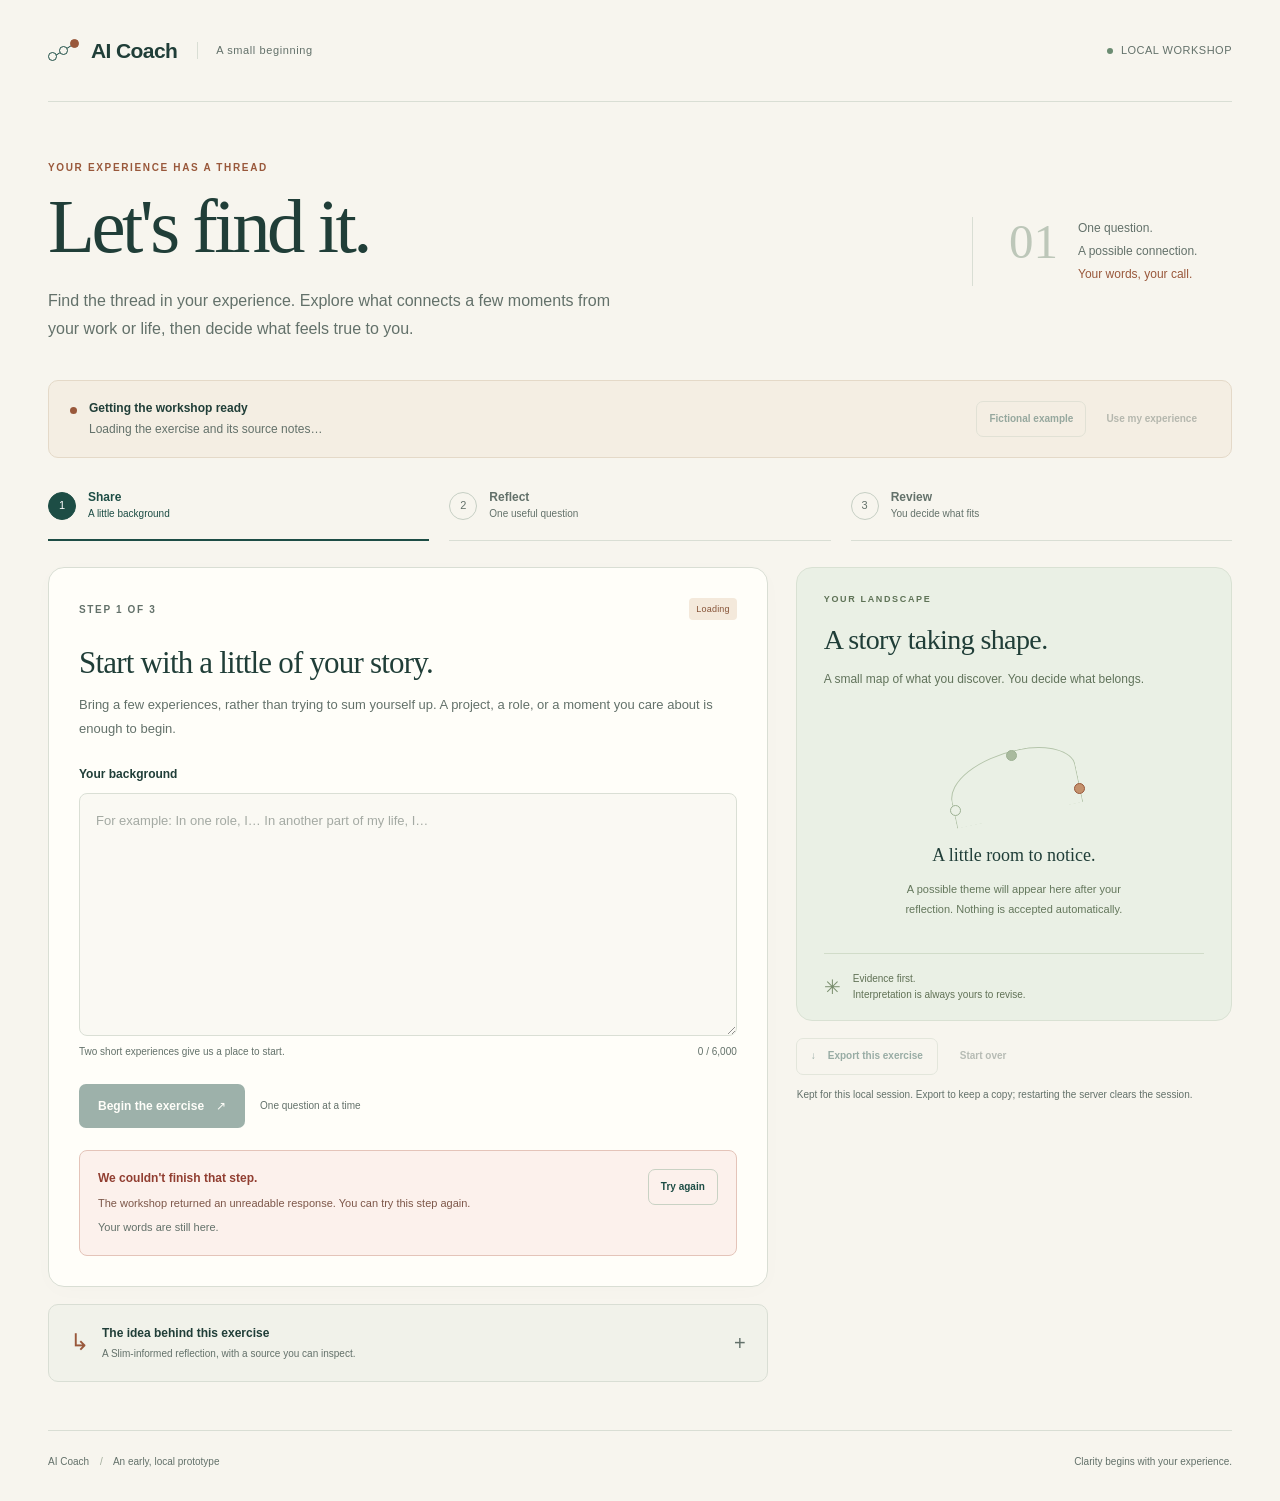
==== templates/app.html @ 200539d1 "Build local coaching prototype and update Build 1 product page" ====
<!doctype html>
<html lang="en">
<head>
  <meta charset="utf-8">
  <meta name="viewport" content="width=device-width, initial-scale=1">
  <meta name="theme-color" content="#173f3b">
  <title>AI Coach — Find the thread</title>
  <link rel="stylesheet" href="/static/app.css">
  <script src="/static/app.js" defer></script>
</head>
<body>
  <a class="skip-link" href="#workspace">Skip to the exercise</a>
  <div class="page-shell">
    <header class="site-header">
      <a class="wordmark" href="/" aria-label="AI Coach home"><span class="brand-mark" aria-hidden="true"><i></i><i></i><i></i></span>AI Coach<span class="edition">A small beginning</span></a>
      <span class="local-label"><span aria-hidden="true"></span>Local workshop</span>
    </header>

    <main id="workspace">
      <section class="introduction" aria-labelledby="page-title">
        <div>
          <p class="eyebrow">YOUR EXPERIENCE HAS A THREAD</p>
          <h1 id="page-title">Let's find it.</h1>
          <p class="hero-description">Find the thread in your experience. Explore what connects a few moments from your work or life, then decide what feels true to you.</p>
        </div>
        <div class="exercise-note"><span class="note-number">01</span><p>One question.<br>A possible connection.<br><em>Your words, your call.</em></p></div>
      </section>

      <section class="mode-panel" aria-label="Exercise mode">
        <div class="mode-copy"><span class="mode-dot" aria-hidden="true"></span><div><h2 id="mode-title">Getting the workshop ready</h2><p id="mode-description">Loading the exercise and its source notes…</p></div></div>
        <div class="mode-actions"><button id="sample-mode-button" class="button button-small button-secondary" type="button" data-action disabled>Fictional example</button><button id="live-mode-button" class="button button-small button-quiet" type="button" data-action disabled>Use my experience</button></div>
        <p id="setup-note" class="setup-note" hidden>Personal coaching is not connected yet. The example works without an API key or an AI call.</p>
      </section>

      <ol class="progress" aria-label="Exercise progress">
        <li id="progress-share" class="is-current" aria-current="step"><span class="step-dot">1</span><span>Share</span><small>A little background</small></li>
        <li id="progress-reflect"><span class="step-dot">2</span><span>Reflect</span><small>One useful question</small></li>
        <li id="progress-review"><span class="step-dot">3</span><span>Review</span><small>You decide what fits</small></li>
      </ol>

      <div class="workshop-grid">
        <div class="conversation-column">
          <section class="work-card" id="conversation" aria-label="Guided exercise" aria-busy="false">
            <div class="card-topline"><span id="card-step-label" class="eyebrow">STEP 1 OF 3</span><span id="exercise-mode-badge" class="badge badge-neutral">Loading</span></div>

            <section id="share-step" aria-labelledby="share-title">
              <h2 id="share-title" tabindex="-1">Start with a little of your story.</h2>
              <p class="section-description" id="share-description">Bring a few experiences, rather than trying to sum yourself up. A project, a role, or a moment you care about is enough to begin.</p>
              <form id="background-form">
                <div class="field-heading"><label for="background">Your background</label><span id="background-fixture-label" class="fixture-label" hidden>Fictional example · read only</span></div>
                <textarea id="background" name="background" rows="9" maxlength="6000" placeholder="For example: In one role, I… In another part of my life, I…" aria-describedby="background-help background-count" disabled></textarea>
                <div class="field-foot"><p id="background-help">Two short experiences give us a place to start.</p><span id="background-count">0 / 6,000</span></div>
                <div class="form-actions"><button id="start-button" class="button button-primary" type="submit" data-action disabled><span id="start-button-label">Begin the exercise</span><span aria-hidden="true">↗</span></button><span class="button-note" id="start-note">One question at a time</span></div>
              </form>
            </section>

            <section id="question-step" aria-labelledby="question-title" hidden>
              <h2 id="question-title" tabindex="-1">Pause on one connection.</h2>
              <p class="section-description">You don't need a polished answer. Start with what you actually noticed or did.</p>
              <div class="question-block"><span class="eyebrow">A QUESTION TO EXPLORE</span><p id="coaching-question"></p></div>
              <form id="answer-form">
                <div class="field-heading"><label for="answer">Your reflection</label><span id="answer-fixture-label" class="fixture-label" hidden>Fictional example · read only</span></div>
                <textarea id="answer" name="answer" rows="6" maxlength="6000" aria-describedby="answer-help answer-count"></textarea>
                <div class="field-foot"><p id="answer-help">A few honest sentences are enough.</p><span id="answer-count">0 / 6,000</span></div>
                <div class="form-actions"><button id="answer-button" class="button button-primary" type="submit" data-action><span id="answer-button-label">Explore the connection</span><span aria-hidden="true">↗</span></button></div>
              </form>
            </section>

            <section id="review-step" aria-labelledby="review-title" hidden>
              <h2 id="review-title" tabindex="-1">Does this feel like you?</h2>
              <p id="review-description" class="section-description">This is a possible connection, not a verdict. Keep it, put it in your own words, or set it aside.</p>
              <div id="proposal-card" class="proposal-card"><span class="eyebrow">A POSSIBLE THREAD</span><h3 id="proposal-theme"></h3><p id="proposal-statement"></p></div>
              <div id="evidence-section" class="evidence-section"><h3>What it's grounded in</h3><p class="small-copy">Words from the background and reflection — not new facts.</p><ul id="evidence-list" class="evidence-list"></ul></div>
              <div id="review-actions" class="review-actions"><button id="accept-button" type="button" class="button button-primary" data-action>That fits</button><button id="edit-button" type="button" class="button button-secondary" data-action>Edit the wording</button><button id="reject-button" type="button" class="button button-quiet" data-action>Set it aside</button></div>
              <form id="edit-form" class="edit-form" hidden>
                <h3>Make it sound like you.</h3><label for="edit-theme">The thread</label><input id="edit-theme" name="theme" type="text" maxlength="160" required>
                <label for="edit-statement">What it means in your experience</label><textarea id="edit-statement" name="statement" rows="4" maxlength="600" required></textarea>
                <p class="small-copy">Your wording will be marked as edited by you.</p><div class="form-actions"><button id="save-edit-button" type="submit" class="button button-primary" data-action>Save &amp; accept</button><button id="cancel-edit-button" type="button" class="button button-quiet" data-action>Cancel</button></div>
              </form>
              <div id="completion-message" class="completion-message" role="status" hidden><span class="completion-icon" aria-hidden="true">✓</span><div><h3 id="completion-title"></h3><p id="completion-description"></p></div></div>
              <details id="reflection-details" class="reflection-details"><summary>Revisit the words you started with<span aria-hidden="true">+</span></summary><div><h4>Background</h4><p id="review-background" class="preserve-lines"></p><h4>The question</h4><p id="review-question"></p><h4>Reflection</h4><p id="review-answer" class="preserve-lines"></p></div></details>
            </section>

            <div id="working-status" class="working-status" role="status" aria-live="polite" hidden><span class="loading-dot" aria-hidden="true"></span><span id="working-text">Working…</span></div>
            <div id="error-panel" class="error-panel" role="alert" hidden><div><h3>We couldn't finish that step.</h3><p id="error-text"></p><p class="error-reassurance">Your words are still here.</p></div><button id="retry-button" type="button" class="button button-small button-secondary" data-action>Try again</button></div>
          </section>

          <section class="source-card" aria-label="Source and approach">
            <details id="source-details"><summary><span class="source-symbol" aria-hidden="true">↳</span><span><strong>The idea behind this exercise</strong><small>A Slim-informed reflection, with a source you can inspect.</small></span><span class="details-plus" aria-hidden="true">+</span></summary><div class="source-content"><p class="eyebrow">PUBLISHED IDEA</p><p id="source-method">Loading source notes…</p><div id="source-excerpt-wrap" class="source-excerpt" hidden><p id="source-excerpt"></p></div><a id="source-link" target="_blank" rel="noopener noreferrer">Read the original source <span aria-hidden="true">↗</span></a><p id="source-section" class="small-copy"></p><h3>How we're applying it</h3><p id="source-note"></p><h3>What this covers</h3><p id="source-limitations"></p><p class="independence-note">Independent AI coaching informed by published work. This is an app-designed exercise, not Pamela Slim herself or an endorsed service.</p></div></details>
          </section>
        </div>

        <aside class="landscape-column" aria-labelledby="landscape-title">
          <section class="landscape-card"><div class="landscape-top"><p class="eyebrow">YOUR LANDSCAPE</p><span id="landscape-mode-label" class="badge badge-outline" hidden>Fictional example</span></div><h2 id="landscape-title">A story taking shape.</h2><p class="landscape-intro">A small map of what you discover. You decide what belongs.</p>
            <div id="landscape-empty" class="landscape-empty"><div class="thread-illustration" aria-hidden="true"><span></span><span></span><span></span></div><h3 id="landscape-empty-title">A little room to notice.</h3><p id="landscape-empty-description">A possible theme will appear here after your reflection. Nothing is accepted automatically.</p></div>
            <div id="landscape-result" class="landscape-result" hidden><span id="landscape-status" class="status-pill">For your consideration</span><h3 id="landscape-theme"></h3><p id="landscape-statement"></p><div class="landscape-grounding"><span aria-hidden="true">↳</span><p id="landscape-grounding-text">Grounded in your background and reflection.</p></div></div>
            <div id="landscape-rejected" class="landscape-rejected" hidden><span class="status-pill status-neutral">Set aside by you</span><h3>That thread didn't fit.</h3><p>No theme was added. Recognizing what doesn't fit is part of finding your own words.</p></div>
            <div class="landscape-foot"><span aria-hidden="true">✳</span><p>Evidence first.<br>Interpretation is always yours to revise.</p></div>
          </section>
          <div class="session-tools"><button id="export-button" type="button" class="button button-secondary" data-action disabled><span aria-hidden="true">↓</span>Export this exercise</button><button id="reset-button" type="button" class="button button-quiet" data-action disabled>Start over</button></div>
          <p class="session-note">Kept for this local session. Export to keep a copy; restarting the server clears the session.</p>
          <p id="live-privacy-note" class="session-note" hidden>Your background and reflection are sent to the configured AI service. No personal text is stored in this browser.</p>
        </aside>
      </div>
      <p id="page-status" class="sr-only" aria-live="polite"></p>
    </main>
    <footer class="site-footer"><span>AI Coach <span aria-hidden="true">/</span> An early, local prototype</span><span>Clarity begins with your experience.</span></footer>
  </div>

  <dialog id="reset-dialog" aria-labelledby="reset-dialog-title"><form method="dialog"><p class="eyebrow">A FRESH PAGE</p><h2 id="reset-dialog-title">Start this exercise over?</h2><p>This clears the current exercise. Export first if you want to keep a copy.</p><div class="form-actions"><button id="confirm-reset-button" type="button" class="button button-primary">Start over</button><button class="button button-secondary" value="cancel">Keep working</button></div></form></dialog>
  <noscript><p class="noscript-message">This local workshop needs JavaScript enabled to show the exercise.</p></noscript>
</body>
</html>
---- static/app.css ----
:root {
  --page: #f7f5ee;
  --paper: #fffef9;
  --ink: #203e38;
  --muted: #63716a;
  --teal: #1d4d45;
  --teal-dark: #143d36;
  --line: #d9ded4;
  --soft: #edf1e9;
  --copper: #99583b;
  --warm: #f4e9db;
  --error: #913e31;
  --radius: 16px;
  font-family: -apple-system, BlinkMacSystemFont, "Segoe UI", sans-serif;
  color: var(--ink);
  background: var(--page);
  font-synthesis: none;
  text-rendering: optimizeLegibility;
}
* { box-sizing: border-box; }
[hidden] { display: none !important; }
body { margin: 0; font-size: 15px; line-height: 1.6; }
button, input, textarea { font: inherit; }
button { cursor: pointer; }
a { color: var(--teal); text-underline-offset: 4px; }
a:hover { color: var(--copper); }
p, h1, h2, h3, h4 { margin-top: 0; }
button, a, input, textarea, summary { -webkit-tap-highlight-color: transparent; }
:focus-visible { outline: 3px solid var(--copper); outline-offset: 4px; }
h2:focus { outline: none; }
.page-shell { max-width: 1296px; margin: 0 auto; padding: 0 48px; }
.site-header { min-height: 102px; border-bottom: 1px solid var(--line); display: flex; align-items: center; justify-content: space-between; gap: 20px; }
.wordmark { display: flex; align-items: center; gap: 12px; text-decoration: none; color: var(--ink); font-weight: 650; font-size: 21px; letter-spacing: -.6px; }
.edition { font-size: 11px; letter-spacing: .6px; font-weight: 400; color: var(--muted); margin-left: 8px; padding-left: 18px; border-left: 1px solid var(--line); }
.brand-mark { display: flex; align-items: center; width: 31px; height: 25px; position: relative; }
.brand-mark::before { content: ""; width: 25px; height: 1px; background: var(--teal); position: absolute; left: 3px; transform: rotate(-32deg); }
.brand-mark i { width: 9px; height: 9px; border: 1.5px solid var(--teal); border-radius: 50%; background: var(--page); position: absolute; }
.brand-mark i:nth-child(1) { bottom: 2px; left: 0; }
.brand-mark i:nth-child(2) { left: 11px; top: 8px; }
.brand-mark i:nth-child(3) { right: 0; top: 1px; background: var(--copper); border-color: var(--copper); }
.local-label { font-size: 11px; letter-spacing: .5px; text-transform: uppercase; display: flex; align-items: center; gap: 8px; color: var(--muted); }
.local-label > span { background: #6b8c72; width: 6px; height: 6px; border-radius: 50%; }
.introduction { display: flex; justify-content: space-between; align-items: center; padding: 58px 0 37px; gap: 48px; }
.eyebrow { font-size: 10px; font-weight: 650; letter-spacing: 1.65px; line-height: 1.5; margin-bottom: 15px; }
.introduction .eyebrow { color: var(--copper); margin-bottom: 11px; }
h1, h2, .proposal-card h3, .landscape-result h3, .landscape-rejected h3 { font-family: Georgia, "Times New Roman", serif; font-weight: 400; }
h1 { font-size: clamp(56px, 6vw, 80px); letter-spacing: -3.5px; line-height: 1.08; margin-bottom: 18px; }
.hero-description { max-width: 590px; margin-bottom: 0; font-size: 16px; line-height: 1.75; color: var(--muted); }
.exercise-note { display: flex; align-items: center; gap: 20px; min-width: 260px; border-left: 1px solid var(--line); padding-left: 36px; }
.note-number { font-family: Georgia, serif; font-size: 49px; line-height: 1; color: #bdc7b9; align-self: flex-start; }
.exercise-note p { font-size: 12px; line-height: 1.9; margin: 0; color: var(--muted); }
.exercise-note em { font-style: normal; color: var(--copper); }
.mode-panel { display: flex; flex-wrap: wrap; align-items: center; justify-content: space-between; column-gap: 22px; row-gap: 12px; border: 1px solid #e4d9c8; border-radius: 10px; padding: 18px 21px; background: #f4eee3; }
.mode-panel.is-live { border-color: #d2dfd1; background: #edf2e8; }
.mode-copy { display: flex; align-items: flex-start; gap: 12px; flex: 1 1 365px; }
.mode-dot { width: 7px; height: 7px; flex: 0 0 7px; background: var(--copper); border-radius: 50%; margin-top: 8px; }
.is-live .mode-dot { background: var(--teal); }
.mode-copy h2 { font: 600 12px/1.6 -apple-system, BlinkMacSystemFont, "Segoe UI", sans-serif; margin-bottom: 2px; }
.mode-copy p { font-size: 12px; color: var(--muted); margin: 0; }
.mode-actions { display: flex; gap: 7px; }
.setup-note { flex-basis: 100%; margin: -1px 0 0 19px; color: var(--muted); font-size: 11px; }
.progress { display: grid; grid-template-columns: repeat(3, 1fr); margin: 32px 0 26px; padding: 0; list-style: none; gap: 20px; }
.progress li { display: grid; grid-template-columns: 29px auto; grid-template-rows: auto auto; align-items: center; column-gap: 11px; border-bottom: 1px solid var(--line); padding: 0 0 18px; color: var(--muted); }
.progress li > span:not(.step-dot) { font-size: 12px; font-weight: 600; line-height: 1.3; }
.progress small { grid-column: 2; font-size: 10px; }
.step-dot { display: flex; align-items: center; justify-content: center; width: 28px; height: 28px; grid-row: 1 / 3; border: 1px solid #c6cfc4; border-radius: 50%; font-size: 11px; }
.progress .is-current { color: var(--teal); border-bottom: 2px solid var(--teal); padding-bottom: 17px; }
.is-current .step-dot { color: white; background: var(--teal); border-color: var(--teal); }
.is-done .step-dot { background: #e2e9dd; color: var(--teal); border-color: #c6d3c0; }
.workshop-grid { display: grid; grid-template-columns: minmax(0, 1.65fr) minmax(300px, 1fr); gap: 28px; align-items: start; }
.work-card { background: var(--paper); border: 1px solid var(--line); border-radius: var(--radius); padding: 30px; box-shadow: 0 4px 22px #223c2e04; }
.card-topline { display: flex; align-items: center; justify-content: space-between; gap: 16px; margin-bottom: 24px; }
.card-topline .eyebrow { margin-bottom: 0; color: var(--muted); }
.badge { border-radius: 4px; display: inline-block; font-size: 9px; padding: 4px 7px; font-weight: 500; letter-spacing: .2px; }
.badge-neutral { background: var(--warm); color: #875438; }
.badge-live { color: var(--teal); background: #e8eee3; }
.badge-outline { border: 1px solid #c8d1c1; color: #54674c; }
.work-card h2 { font-size: 31px; line-height: 1.2; letter-spacing: -.8px; margin-bottom: 12px; }
.section-description { font-size: 13px; line-height: 1.8; color: var(--muted); margin-bottom: 25px; }
label { display: block; font-size: 12px; font-weight: 600; }
.field-heading { display: flex; flex-wrap: wrap; align-items: center; justify-content: space-between; gap: 5px; margin-bottom: 9px; }
.fixture-label { font-size: 10px; color: var(--copper); }
textarea, input[type="text"] { width: 100%; color: var(--ink); border: 1px solid #cbd3c7; background: #fff; border-radius: 8px; padding: 15px 16px; font-size: 13px; line-height: 1.8; resize: vertical; transition: border-color .15s; }
textarea { min-height: 140px; display: block; }
textarea:hover, input[type="text"]:hover { border-color: #9dac9c; }
textarea:focus, input[type="text"]:focus { border-color: var(--teal); outline: 2px solid #d4e0d0; outline-offset: 2px; }
textarea::placeholder { color: #7e877f; }
textarea:read-only { background: #f8f7f1; color: #536059; }
textarea:disabled, input:disabled { opacity: .7; }
.field-foot { display: flex; justify-content: space-between; gap: 15px; margin-top: 8px; }
.field-foot p, .field-foot span { font-size: 10px; color: var(--muted); margin-bottom: 0; }
.field-foot span { white-space: nowrap; font-variant-numeric: tabular-nums; }
.form-actions { display: flex; align-items: center; flex-wrap: wrap; gap: 15px; margin-top: 24px; }
.button { display: inline-flex; justify-content: center; align-items: center; gap: 12px; padding: 12px 18px; min-height: 44px; border: 1px solid transparent; border-radius: 7px; font-size: 12px; font-weight: 550; text-decoration: none; line-height: 1.4; transition: background-color .15s, border-color .15s; }
.button-primary { background: var(--teal); color: #fffef9; }
.button-primary:hover:not(:disabled) { background: var(--teal-dark); }
.button-secondary { border-color: #c9d2c4; color: var(--teal); background: transparent; }
.button-secondary:hover:not(:disabled) { border-color: var(--teal); background: #e9eee3; }
.button-quiet { color: var(--muted); background: transparent; }
.button-quiet:hover:not(:disabled) { background: #e9ede4; color: var(--teal); }
.button-small { min-height: 36px; padding: 8px 12px; font-size: 10px; }
.button:disabled { cursor: not-allowed; opacity: .43; }
.button-note { font-size: 10px; color: var(--muted); }
.question-block { background: #eff2ea; border-left: 2px solid #a8baa3; border-radius: 0 7px 7px 0; padding: 20px 23px; margin-bottom: 26px; }
.question-block .eyebrow { color: #62745c; font-size: 9px; margin-bottom: 10px; }
.question-block > p { font-family: Georgia, serif; font-size: 24px; letter-spacing: -.3px; line-height: 1.45; margin-bottom: 0; }
.source-card { border: 1px solid var(--line); border-radius: 10px; margin-top: 17px; background: #f1f2ea; }
summary { cursor: pointer; list-style: none; }
summary::-webkit-details-marker { display: none; }
.source-card summary { display: flex; align-items: center; gap: 13px; padding: 19px 21px; }
.source-symbol { font-size: 23px; color: var(--copper); }
.source-card summary strong { display: block; font-size: 12px; font-weight: 600; }
.source-card summary small { display: block; font-size: 10px; color: var(--muted); margin-top: 3px; }
.details-plus { margin-left: auto; font-size: 20px; color: var(--muted); }
details[open] .details-plus, details[open].reflection-details summary > span { transform: rotate(45deg); }
.source-content { padding: 0 24px 23px; font-size: 12px; line-height: 1.8; }
.source-content > .eyebrow { margin-top: 6px; margin-bottom: 8px; color: var(--muted); font-size: 9px; }
.source-content h3 { font-size: 12px; margin: 22px 0 6px; font-weight: 600; }
.source-content p { margin-bottom: 10px; }
.source-excerpt { border-left: 2px solid #b9c6b0; padding-left: 15px; color: var(--muted); font-family: Georgia, serif; font-size: 14px; }
.source-content .independence-note { font-size: 10px; border-top: 1px solid var(--line); padding-top: 15px; margin-top: 20px; margin-bottom: 0; color: var(--muted); }
.landscape-column { position: sticky; top: 24px; }
.landscape-card { border-radius: var(--radius); background: #eaf0e5; border: 1px solid #d9e1d3; padding: 25px 27px 0; overflow: hidden; }
.landscape-top { display: flex; align-items: center; justify-content: space-between; gap: 6px; margin-bottom: 17px; }
.landscape-top .eyebrow { font-size: 9px; margin-bottom: 0; color: #5e7256; }
.landscape-top .badge { font-size: 8px; }
.landscape-card h2 { font-size: 28px; letter-spacing: -.6px; line-height: 1.2; margin-bottom: 12px; }
.landscape-intro { color: #61735b; font-size: 12px; line-height: 1.7; margin-bottom: 16px; }
.landscape-empty { padding: 26px 0 33px; text-align: center; }
.thread-illustration { width: 143px; height: 75px; margin: 10px auto 25px; position: relative; }
.thread-illustration::before { content: ""; position: absolute; inset: 10px 7px 0; border: 1px solid #b5c5ab; border-bottom: none; border-radius: 65% 45% 0 0; transform: rotate(-12deg); }
.thread-illustration span { display: block; width: 11px; height: 11px; border-radius: 50%; border: 1px solid #9db193; position: absolute; background: #eaf0e5; }
.thread-illustration span:nth-child(1) { bottom: 0; left: 8px; }
.thread-illustration span:nth-child(2) { top: 9px; left: 64px; background: #a9ba9e; }
.thread-illustration span:nth-child(3) { bottom: 22px; right: 0; border-color: var(--copper); background: #c4916c; }
.landscape-empty h3 { font-family: Georgia, serif; font-weight: 400; font-size: 18px; margin-bottom: 10px; }
.landscape-empty p { color: #64775c; font-size: 11px; max-width: 235px; margin: 0 auto; line-height: 1.8; }
.landscape-foot { border-top: 1px solid #d1dcc9; padding: 17px 0; display: flex; gap: 12px; align-items: center; }
.landscape-foot > span { font-size: 20px; color: #798d6d; }
.landscape-foot p { font-size: 10px; color: #607155; line-height: 1.6; margin: 0; }
.session-tools { display: flex; flex-wrap: wrap; gap: 7px; margin-top: 17px; }
.session-tools .button { font-size: 10px; padding: 10px 14px; min-height: 37px; }
.session-note { font-size: 10px; color: var(--muted); line-height: 1.7; margin: 11px 1px 0; }
.proposal-card { border-left: 2px solid #c7916b; padding: 5px 0 6px 21px; margin: 29px 0; }
.proposal-card .eyebrow { font-size: 9px; color: var(--copper); margin-bottom: 10px; }
.proposal-card h3 { font-size: 27px; line-height: 1.3; letter-spacing: -.5px; margin-bottom: 10px; overflow-wrap: anywhere; }
.proposal-card p { font-size: 13px; color: var(--muted); margin-bottom: 0; line-height: 1.8; overflow-wrap: anywhere; }
.evidence-section h3 { font-size: 12px; margin-bottom: 3px; }
.small-copy { font-size: 10px; color: var(--muted); line-height: 1.7; }
.evidence-list { list-style: none; padding: 0; margin: 13px 0 25px; }
.evidence-list li { background: #f7f7f1; border: 1px solid #e2e5dc; border-radius: 7px; margin-top: 8px; padding: 13px 16px; }
.evidence-list li p { font-size: 12px; line-height: 1.8; color: #56674f; margin: 0; white-space: pre-wrap; overflow-wrap: anywhere; }
.evidence-list li span { display: block; font-size: 9px; color: #74806e; margin-top: 7px; }
.review-actions { display: flex; flex-wrap: wrap; gap: 7px; }
.review-actions .button { padding-left: 15px; padding-right: 15px; }
.edit-form { border-top: 1px solid var(--line); padding-top: 22px; margin-top: 23px; }
.edit-form h3 { font-size: 15px; margin-bottom: 18px; }
.edit-form label { margin-bottom: 7px; }
.edit-form input, .edit-form textarea { margin-bottom: 17px; }
.edit-form .form-actions { margin-top: 18px; }
.completion-message { display: flex; gap: 12px; background: #eff3e9; padding: 17px; border-radius: 8px; margin-top: 23px; }
.completion-icon { display: flex; align-items: center; justify-content: center; flex-shrink: 0; font-size: 12px; border-radius: 50%; width: 24px; height: 24px; background: #dce6d3; color: var(--teal); }
.completion-message h3 { font-size: 12px; margin-bottom: 5px; }
.completion-message p { font-size: 11px; color: var(--muted); margin-bottom: 0; }
.reflection-details { border-top: 1px solid var(--line); margin-top: 25px; padding-top: 18px; }
.reflection-details summary { display: flex; justify-content: space-between; gap: 15px; font-size: 11px; color: var(--muted); }
.reflection-details summary > span { display: block; font-size: 17px; line-height: 1; }
.reflection-details > div { font-size: 12px; color: var(--muted); padding-top: 18px; }
.reflection-details h4 { font-size: 10px; font-weight: 650; color: var(--ink); margin-bottom: 5px; }
.preserve-lines { white-space: pre-wrap; overflow-wrap: anywhere; }
.landscape-result, .landscape-rejected { padding: 10px 0 24px; }
.status-pill { display: inline-block; padding: 4px 8px; background: #f2e5d3; color: #875132; font-size: 9px; border-radius: 4px; margin-bottom: 17px; }
.status-pill.is-accepted { background: #d4e3ca; color: #3e6134; }
.status-neutral { background: #dfe6d9; color: #5d6f52; }
.landscape-result h3, .landscape-rejected h3 { font-size: 25px; line-height: 1.3; letter-spacing: -.5px; margin-bottom: 13px; overflow-wrap: anywhere; }
.landscape-result > p, .landscape-rejected > p { color: #5c7152; font-size: 12px; line-height: 1.8; margin-bottom: 0; overflow-wrap: anywhere; }
.landscape-grounding { display: flex; align-items: flex-start; gap: 8px; margin-top: 19px; color: #627c56; }
.landscape-grounding p { font-size: 10px; margin: 0; line-height: 1.7; }
.working-status { display: flex; align-items: center; gap: 10px; font-size: 11px; color: var(--teal); padding-top: 20px; }
.loading-dot { width: 8px; height: 8px; flex-shrink: 0; background: var(--teal); border-radius: 50%; animation: breathe 1.3s infinite; }
.error-panel { display: flex; flex-wrap: wrap; align-items: flex-start; gap: 15px; border: 1px solid #e4c4b9; background: #fcf1ec; border-radius: 8px; padding: 18px; margin-top: 22px; }
.error-panel > div { flex: 1 1 200px; }
.error-panel h3 { font-size: 12px; color: var(--error); margin-bottom: 6px; }
.error-panel p { font-size: 11px; color: #7d5749; line-height: 1.7; margin-bottom: 5px; overflow-wrap: anywhere; }
.error-panel p.error-reassurance { margin-bottom: 0; color: var(--muted); }
.site-footer { border-top: 1px solid var(--line); margin-top: 48px; padding: 23px 0 31px; display: flex; justify-content: space-between; gap: 18px; color: var(--muted); font-size: 10px; }
.site-footer span > span { color: #a1ac9b; padding: 0 8px; }
.skip-link { position: fixed; left: 20px; top: -90px; background: var(--teal); color: white; padding: 10px 18px; z-index: 10; border-radius: 6px; }
.skip-link:focus { top: 15px; }
.sr-only { border: 0; clip: rect(0, 0, 0, 0); clip-path: inset(50%); height: 1px; width: 1px; margin: -1px; overflow: hidden; padding: 0; position: absolute; white-space: nowrap; }
dialog { border: 1px solid var(--line); border-radius: 14px; max-width: 430px; width: calc(100% - 32px); padding: 30px; color: var(--ink); background: var(--paper); box-shadow: 0 20px 70px #17362a26; }
dialog::backdrop { background: #143a325c; }
dialog h2 { font-size: 29px; letter-spacing: -.7px; line-height: 1.2; margin-bottom: 15px; }
dialog p:not(.eyebrow) { font-size: 13px; color: var(--muted); }
dialog .eyebrow { color: var(--copper); }
.noscript-message { padding: 20px; background: #f7e4dc; color: var(--error); }
@keyframes breathe { 0%, 100% { opacity: .4; transform: scale(.8); } 50% { opacity: 1; transform: scale(1); } }
@media (prefers-reduced-motion: reduce) { *, *::before, *::after { animation: none !important; transition: none !important; scroll-behavior: auto !important; } }
@media (min-width: 1450px) { .page-shell { padding: 0 36px; } }
@media (max-width: 1000px) {
  .page-shell { padding: 0 30px; }
  .workshop-grid { grid-template-columns: minmax(0, 1.55fr) minmax(270px, 1fr); gap: 20px; }
  .work-card { padding: 24px; }
  .landscape-card { padding-left: 22px; padding-right: 22px; }
  .exercise-note { min-width: 220px; padding-left: 24px; }
  .mode-actions { margin-left: 19px; }
  .setup-note { margin-top: 0; }
  .work-card h2 { font-size: 28px; }
}
@media (max-width: 780px) {
  .workshop-grid { grid-template-columns: 1fr; }
  .landscape-column { position: static; }
  .exercise-note { display: none; }
  .introduction { padding: 40px 0 27px; }
  .landscape-empty { padding-top: 14px; }
  .thread-illustration { margin-top: 0; height: 55px; }
  .landscape-card { padding-top: 25px; }
  .landscape-top { margin-bottom: 14px; }
  .landscape-card h2 { font-size: 30px; }
  .landscape-empty p { max-width: 350px; }
  .source-card { margin-top: 13px; }
}
@media (max-width: 480px) {
  .page-shell { padding: 0 18px; }
  .site-header { min-height: 78px; }
  .wordmark { font-size: 19px; gap: 9px; }
  .edition { display: none; }
  .local-label { font-size: 8px; gap: 6px; }
  h1 { font-size: 57px; letter-spacing: -2.5px; }
  .hero-description { font-size: 14px; }
  .introduction .eyebrow { font-size: 9px; }
  .mode-panel { padding: 15px; }
  .mode-copy { flex-basis: 100%; }
  .mode-actions { margin-left: 18px; gap: 2px; }
  .mode-actions .button { padding-left: 9px; padding-right: 9px; }
  .progress { gap: 12px; margin: 27px 0 21px; }
  .progress li { grid-template-columns: 24px auto; column-gap: 7px; }
  .step-dot { width: 23px; height: 23px; font-size: 9px; }
  .progress li > span:not(.step-dot) { font-size: 11px; }
  .progress small { display: none; }
  .work-card { padding: 23px 19px; }
  .work-card h2 { font-size: 28px; }
  .card-topline { gap: 10px; margin-bottom: 23px; }
  .badge { font-size: 8px; }
  .section-description { font-size: 12px; }
  .form-actions { gap: 12px; }
  textarea { font-size: 16px; line-height: 1.7; padding: 13px; }
  input[type="text"] { font-size: 16px; }
  .field-foot { gap: 10px; }
  .field-foot p, .field-foot span { font-size: 9px; }
  .button-note { font-size: 9px; }
  .question-block { padding: 18px; }
  .question-block > p { font-size: 22px; }
  .source-card summary { padding: 17px; gap: 11px; }
  .source-card summary small { max-width: 220px; }
  .source-content { padding-left: 19px; padding-right: 19px; }
  .review-actions { gap: 5px; }
  .review-actions .button { padding: 11px 12px; font-size: 11px; }
  .site-footer { flex-direction: column; gap: 6px; margin-top: 34px; }
}
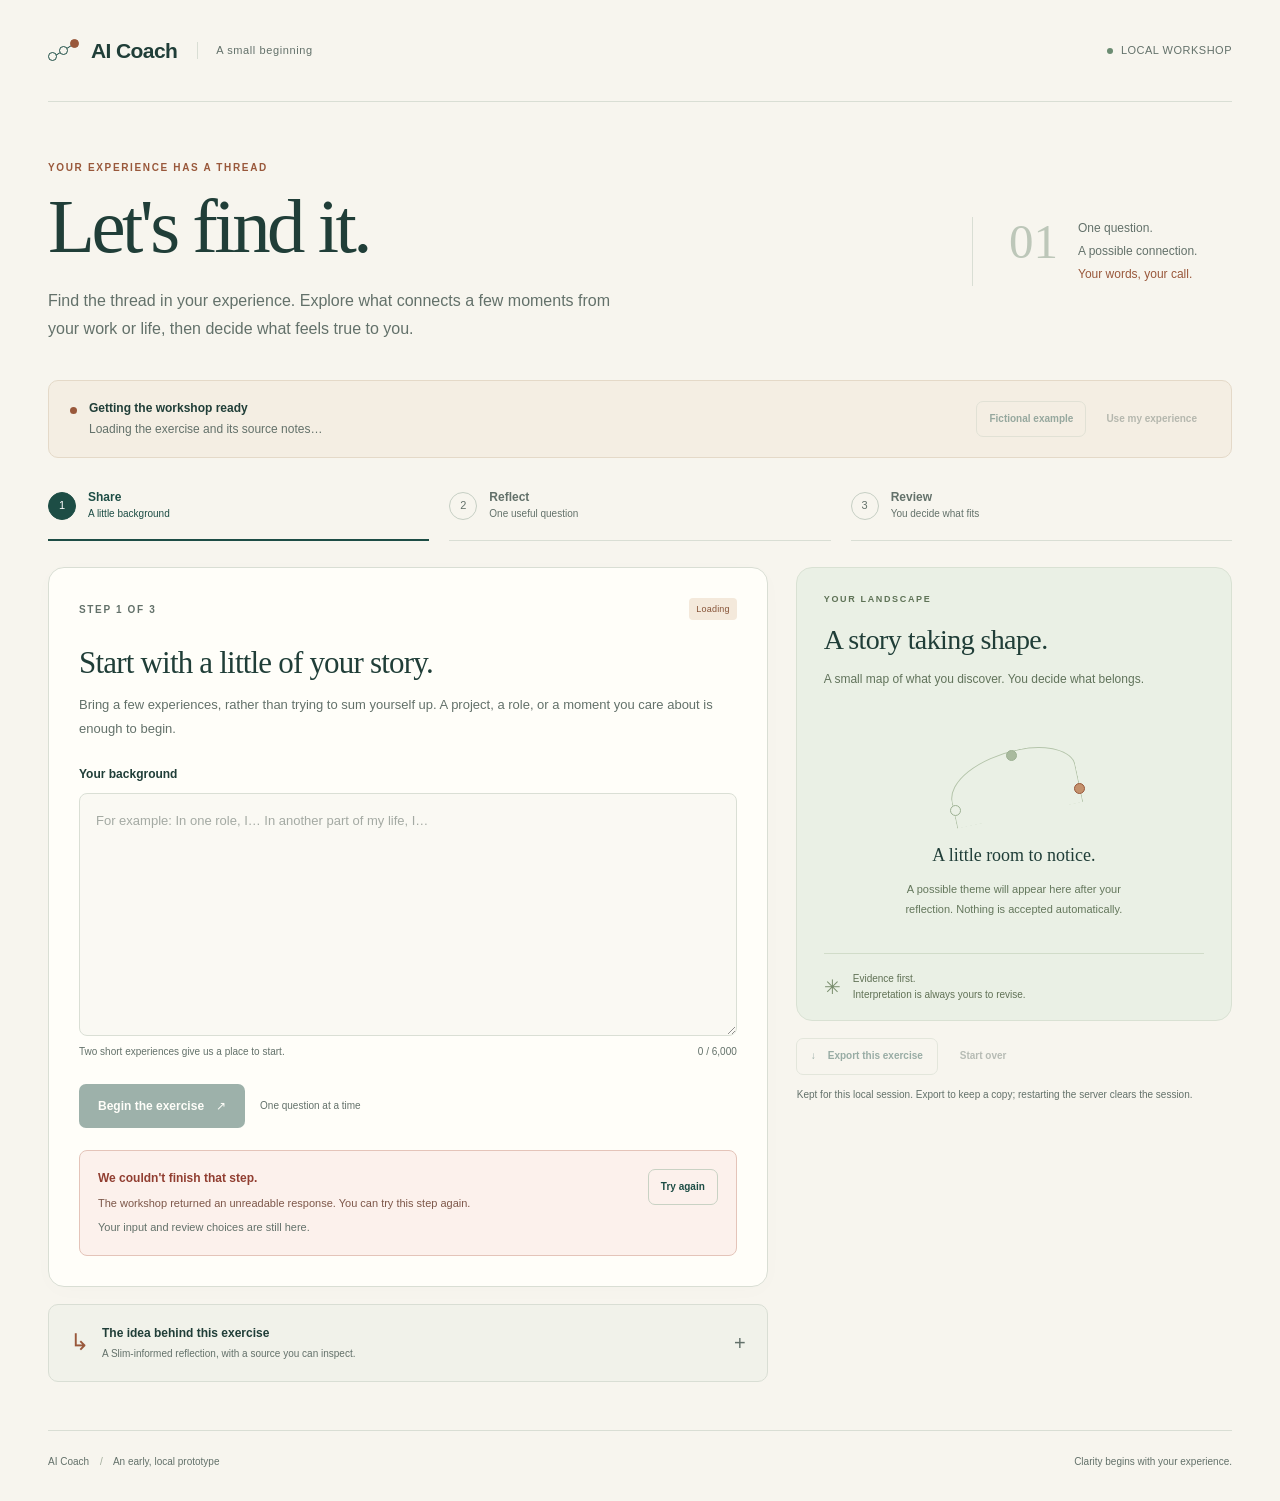
==== commit deca5244: "Add reviewed CV imports to the experience landscape" ====
--- a/templates/app.html
+++ b/templates/app.html
@@ -46,12 +46,44 @@
             <section id="share-step" aria-labelledby="share-title">
               <h2 id="share-title" tabindex="-1">Start with a little of your story.</h2>
               <p class="section-description" id="share-description">Bring a few experiences, rather than trying to sum yourself up. A project, a role, or a moment you care about is enough to begin.</p>
+              <div id="background-choice" class="input-choice" role="group" aria-label="How to add your background" hidden>
+                <button id="choose-upload-button" class="input-choice-button" type="button" aria-pressed="true" data-action>Upload a résumé / CV</button>
+                <button id="choose-paste-button" class="input-choice-button" type="button" aria-pressed="false" data-action>Paste background</button>
+              </div>
+              <form id="document-form" hidden>
+                <div class="upload-introduction"><h3>Start with experiences you've already written down.</h3><p>We'll suggest experience cards from one résumé or CV. You can correct them and choose what goes on your landscape.</p></div>
+                <label for="document-file">Choose one PDF</label>
+                <input id="document-file" type="file" name="file" accept=".pdf,application/pdf" aria-describedby="document-limits document-processing-note document-file-status document-file-error">
+                <p id="document-limits" class="small-copy">Selectable-text PDF only · up to 5 MB, 10 pages, and 30,000 extracted characters. Scanned or image-only PDFs aren't supported; you can paste the text instead.</p>
+                <p id="document-file-status" class="file-status" role="status">No document selected.</p>
+                <p id="document-file-error" class="file-error" role="alert" hidden></p>
+                <div id="document-processing-note" class="processing-note"><strong>Before you continue</strong><p>When you click <strong>Find experiences</strong>, the app extracts the PDF's text and sends it to the configured AI model through OpenRouter to suggest cards. Nothing is sent when you select a file. The PDF isn't saved. Cards and supporting passages remain only for this local session.</p></div>
+                <div class="form-actions"><button id="upload-button" class="button button-primary" type="submit" data-action disabled>Find experiences<span aria-hidden="true">↗</span></button><span class="button-note">You'll review every suggestion</span></div>
+              </form>
               <form id="background-form">
                 <div class="field-heading"><label for="background">Your background</label><span id="background-fixture-label" class="fixture-label" hidden>Fictional example · read only</span></div>
                 <textarea id="background" name="background" rows="9" maxlength="6000" placeholder="For example: In one role, I… In another part of my life, I…" aria-describedby="background-help background-count" disabled></textarea>
                 <div class="field-foot"><p id="background-help">Two short experiences give us a place to start.</p><span id="background-count">0 / 6,000</span></div>
                 <div class="form-actions"><button id="start-button" class="button button-primary" type="submit" data-action disabled><span id="start-button-label">Begin the exercise</span><span aria-hidden="true">↗</span></button><span class="button-note" id="start-note">One question at a time</span></div>
               </form>
+            </section>
+
+            <section id="document-review-step" aria-labelledby="document-review-title" hidden>
+              <h2 id="document-review-title" tabindex="-1">Which experiences belong?</h2>
+              <p class="section-description">These are proposed summaries from your document. Check each against its source, edit the wording if needed, then select the experiences you want to keep.</p>
+              <div id="document-review-context" class="document-context"><span class="eyebrow">YOUR DOCUMENT</span><p id="document-review-name"></p><ul id="document-warnings" class="document-warnings" hidden></ul></div>
+              <form id="document-review-form">
+                <div id="document-review-cards" class="document-review-cards"></div>
+                <div class="import-review-footer"><p id="document-selection-status" role="status" aria-live="polite">No experiences selected.</p><p class="small-copy">Only selected cards are added. To leave all of them out, choose Start over.</p><button id="approve-experiences-button" class="button button-primary" type="submit" data-action disabled>Add selected experiences<span aria-hidden="true">↗</span></button></div>
+              </form>
+            </section>
+
+            <section id="document-ready-step" aria-labelledby="document-ready-title" hidden>
+              <h2 id="document-ready-title" tabindex="-1">Your experiences are on the map.</h2>
+              <p id="document-ready-description" class="section-description"></p>
+              <div class="import-ready-note"><span aria-hidden="true">✓</span><div><h3>Reviewed and chosen by you</h3><p>The next coaching question uses only your approved experience cards. Suggestions you left out won't be used.</p></div></div>
+              <p class="section-description">Ready to explore a possible thread between these experiences? We'll begin with one Slim-informed question.</p>
+              <div class="form-actions"><button id="document-start-button" class="button button-primary" type="button" data-action>Find a question<span aria-hidden="true">↗</span></button><span class="button-note">Or export the experiences you've saved</span></div>
             </section>
 
             <section id="question-step" aria-labelledby="question-title" hidden>
@@ -82,7 +114,7 @@
             </section>
 
             <div id="working-status" class="working-status" role="status" aria-live="polite" hidden><span class="loading-dot" aria-hidden="true"></span><span id="working-text">Working…</span></div>
-            <div id="error-panel" class="error-panel" role="alert" hidden><div><h3>We couldn't finish that step.</h3><p id="error-text"></p><p class="error-reassurance">Your words are still here.</p></div><button id="retry-button" type="button" class="button button-small button-secondary" data-action>Try again</button></div>
+            <div id="error-panel" class="error-panel" role="alert" hidden><div><h3>We couldn't finish that step.</h3><p id="error-text"></p><p class="error-reassurance">Your input and review choices are still here.</p></div><button id="retry-button" type="button" class="button button-small button-secondary" data-action>Try again</button></div>
           </section>
 
           <section class="source-card" aria-label="Source and approach">
@@ -92,14 +124,16 @@
 
         <aside class="landscape-column" aria-labelledby="landscape-title">
           <section class="landscape-card"><div class="landscape-top"><p class="eyebrow">YOUR LANDSCAPE</p><span id="landscape-mode-label" class="badge badge-outline" hidden>Fictional example</span></div><h2 id="landscape-title">A story taking shape.</h2><p class="landscape-intro">A small map of what you discover. You decide what belongs.</p>
+            <section id="landscape-experiences" class="landscape-experiences" aria-labelledby="landscape-experiences-title" hidden><div class="experience-section-heading"><h3 id="landscape-experiences-title">Approved experiences</h3><span id="landscape-experience-count" class="badge badge-outline"></span></div><p id="landscape-document-name" class="small-copy"></p><ul id="landscape-experience-list" class="landscape-experience-list"></ul></section>
             <div id="landscape-empty" class="landscape-empty"><div class="thread-illustration" aria-hidden="true"><span></span><span></span><span></span></div><h3 id="landscape-empty-title">A little room to notice.</h3><p id="landscape-empty-description">A possible theme will appear here after your reflection. Nothing is accepted automatically.</p></div>
+            <p id="landscape-theme-next" class="landscape-theme-next" hidden>Your experiences are here. A possible connecting theme comes after reflection.</p>
             <div id="landscape-result" class="landscape-result" hidden><span id="landscape-status" class="status-pill">For your consideration</span><h3 id="landscape-theme"></h3><p id="landscape-statement"></p><div class="landscape-grounding"><span aria-hidden="true">↳</span><p id="landscape-grounding-text">Grounded in your background and reflection.</p></div></div>
             <div id="landscape-rejected" class="landscape-rejected" hidden><span class="status-pill status-neutral">Set aside by you</span><h3>That thread didn't fit.</h3><p>No theme was added. Recognizing what doesn't fit is part of finding your own words.</p></div>
             <div class="landscape-foot"><span aria-hidden="true">✳</span><p>Evidence first.<br>Interpretation is always yours to revise.</p></div>
           </section>
           <div class="session-tools"><button id="export-button" type="button" class="button button-secondary" data-action disabled><span aria-hidden="true">↓</span>Export this exercise</button><button id="reset-button" type="button" class="button button-quiet" data-action disabled>Start over</button></div>
           <p class="session-note">Kept for this local session. Export to keep a copy; restarting the server clears the session.</p>
-          <p id="live-privacy-note" class="session-note" hidden>Your background and reflection are sent to the configured AI service. No personal text is stored in this browser.</p>
+          <p id="live-privacy-note" class="session-note" hidden>Your background and reflection are sent to the configured AI service. No personal text is saved in browser storage.</p>
         </aside>
       </div>
       <p id="page-status" class="sr-only" aria-live="polite"></p>
--- a/static/app.css
+++ b/static/app.css
@@ -104,6 +104,58 @@
 .question-block { background: #eff2ea; border-left: 2px solid #a8baa3; border-radius: 0 7px 7px 0; padding: 20px 23px; margin-bottom: 26px; }
 .question-block .eyebrow { color: #62745c; font-size: 9px; margin-bottom: 10px; }
 .question-block > p { font-family: Georgia, serif; font-size: 24px; letter-spacing: -.3px; line-height: 1.45; margin-bottom: 0; }
+.input-choice { display: flex; gap: 5px; padding: 5px; background: #edf1e8; border: 1px solid #dbe2d3; border-radius: 9px; margin-bottom: 25px; }
+.input-choice-button { flex: 1; border: 1px solid transparent; padding: 10px 12px; border-radius: 6px; color: var(--muted); background: transparent; font-size: 12px; line-height: 1.5; }
+.input-choice-button[aria-pressed="true"] { background: var(--paper); border-color: #d7decf; color: var(--teal); box-shadow: 0 1px 3px #173a3010; font-weight: 600; }
+.input-choice-button:disabled { cursor: not-allowed; opacity: .5; }
+.upload-introduction h3 { font-size: 14px; line-height: 1.6; font-weight: 600; margin-bottom: 6px; }
+.upload-introduction p { font-size: 12px; color: var(--muted); line-height: 1.8; margin-bottom: 20px; }
+input[type="file"] { display: block; width: 100%; border: 1px dashed #afbfaa; border-radius: 9px; padding: 18px 14px; background: #f4f6ed; color: var(--ink); font-size: 12px; margin: 9px 0 9px; cursor: pointer; }
+input[type="file"]::file-selector-button { font: inherit; color: var(--teal); background: var(--paper); border: 1px solid #b7c8af; padding: 9px 12px; border-radius: 6px; margin-right: 12px; cursor: pointer; }
+input[type="file"]:disabled { cursor: not-allowed; opacity: .55; }
+.file-status { font-size: 11px; color: var(--muted); margin: 10px 0 15px; overflow-wrap: anywhere; }
+.file-error { font-size: 12px; color: var(--error); line-height: 1.7; margin-bottom: 15px; }
+.processing-note { background: #f2f0e7; border-left: 2px solid #bea78c; padding: 14px 16px; border-radius: 0 7px 7px 0; }
+.processing-note > strong { font-size: 11px; color: #6d654f; }
+.processing-note p { font-size: 11px; line-height: 1.8; color: #6e705e; margin: 4px 0 0; }
+.document-context { padding: 13px 16px; background: #f1f4eb; border: 1px solid #dee5d6; border-radius: 8px; margin: 0 0 23px; }
+.document-context .eyebrow { font-size: 9px; color: #68815c; margin-bottom: 5px; }
+.document-context > p { font-size: 12px; color: var(--teal); margin: 0; overflow-wrap: anywhere; }
+.document-warnings { padding-left: 17px; margin: 10px 0 0; color: #8d5b3c; font-size: 11px; line-height: 1.8; }
+.document-review-cards { display: grid; gap: 23px; }
+.experience-review-card { min-width: 0; margin: 0; border: 1px solid #d4ddce; border-radius: 9px; padding: 17px 18px 15px; transition: border-color .15s, background-color .15s; }
+.experience-review-card.is-selected { border-color: #6d9565; background: #f7faf2; }
+.experience-review-card legend { padding: 0 7px; font-size: 10px; color: var(--muted); font-weight: 600; }
+.experience-include { display: flex; align-items: flex-start; gap: 10px; margin: 0 0 18px; font-size: 12px; font-weight: 550; cursor: pointer; }
+.experience-include input { width: 17px; height: 17px; flex: 0 0 17px; margin: 1px 0 0; accent-color: var(--teal); cursor: pointer; }
+.experience-review-card label:not(.experience-include) { margin-bottom: 7px; font-size: 11px; }
+.experience-review-card input[type="text"] { margin-bottom: 15px; padding: 10px 12px; }
+.experience-review-card textarea { min-height: 105px; padding: 10px 12px; }
+.experience-source { margin-top: 17px; padding: 12px 14px; background: #f0f2e9; border-radius: 6px; }
+.experience-source-label { font-size: 9px; font-weight: 600; color: #657c59; margin-bottom: 7px; }
+.experience-source blockquote { margin: 0; padding: 0; color: #53674b; font-size: 12px; line-height: 1.8; white-space: pre-wrap; overflow-wrap: anywhere; }
+.experience-edit-note { margin: 9px 0 0; }
+.import-review-footer { border-top: 1px solid var(--line); padding-top: 20px; margin-top: 25px; }
+.import-review-footer > p:first-child { font-size: 12px; font-weight: 600; margin-bottom: 3px; }
+.import-review-footer .small-copy { margin-bottom: 17px; }
+.import-ready-note { display: flex; gap: 13px; align-items: flex-start; background: #edf3e7; padding: 19px; border-radius: 8px; margin: 24px 0; }
+.import-ready-note > span { color: var(--teal); background: #dbe8d1; border-radius: 50%; width: 25px; height: 25px; flex: 0 0 25px; text-align: center; line-height: 25px; font-size: 13px; }
+.import-ready-note h3 { font-size: 13px; margin-bottom: 7px; }
+.import-ready-note p { font-size: 12px; color: var(--muted); line-height: 1.8; margin: 0; }
+.landscape-experiences { border-top: 1px solid #d1dcc9; padding-top: 20px; margin-top: 22px; }
+.experience-section-heading { display: flex; justify-content: space-between; align-items: center; gap: 10px; margin-bottom: 6px; }
+.experience-section-heading h3 { font-size: 12px; font-weight: 650; margin-bottom: 0; color: #4c6943; }
+.landscape-experiences > .small-copy { color: #64785a; margin-bottom: 14px; overflow-wrap: anywhere; }
+.landscape-experience-list { list-style: none; padding: 0; margin: 0; }
+.landscape-experience-list > li { border: 1px solid #d0dcc7; background: #f4f7ee; border-radius: 8px; padding: 15px; margin-bottom: 12px; }
+.landscape-experience-list h4 { font-size: 13px; line-height: 1.6; font-weight: 650; margin-bottom: 7px; overflow-wrap: anywhere; }
+.landscape-experience-list > li > p { font-size: 11px; line-height: 1.8; color: #5a7051; margin-bottom: 10px; white-space: pre-wrap; overflow-wrap: anywhere; }
+.experience-review-label { display: block; font-size: 9px; color: #5b7851; margin-bottom: 9px; }
+.experience-citation { border-top: 1px solid #dae4d2; padding-top: 9px; }
+.experience-citation summary { color: #5d7650; font-size: 9px; text-decoration: underline; text-decoration-style: dotted; text-underline-offset: 3px; }
+.experience-citation blockquote { margin: 10px 0 0; padding-left: 11px; border-left: 2px solid #bbccb0; font-size: 11px; color: #5f7555; line-height: 1.8; white-space: pre-wrap; overflow-wrap: anywhere; }
+.landscape-theme-next { font-size: 11px; color: #65795a; line-height: 1.8; padding: 10px 0 16px; margin: 0; }
+.landscape-experiences:not([hidden]) ~ .landscape-result, .landscape-experiences:not([hidden]) ~ .landscape-rejected { border-top: 1px solid #d1dcc9; padding-top: 22px; margin-top: 21px; }
 .source-card { border: 1px solid var(--line); border-radius: 10px; margin-top: 17px; background: #f1f2ea; }
 summary { cursor: pointer; list-style: none; }
 summary::-webkit-details-marker { display: none; }
@@ -246,6 +298,13 @@
   .form-actions { gap: 12px; }
   textarea { font-size: 16px; line-height: 1.7; padding: 13px; }
   input[type="text"] { font-size: 16px; }
+  .input-choice-button { font-size: 11px; padding: 10px 7px; }
+  input[type="file"] { font-size: 11px; padding: 14px 10px; }
+  input[type="file"]::file-selector-button { margin-right: 8px; padding: 9px; }
+  .experience-review-card { padding: 14px 12px; }
+  .experience-review-card textarea, .experience-review-card input[type="text"] { font-size: 16px; }
+  .processing-note { padding: 13px; }
+  .experience-source { padding: 11px; }
   .field-foot { gap: 10px; }
   .field-foot p, .field-foot span { font-size: 9px; }
   .button-note { font-size: 9px; }
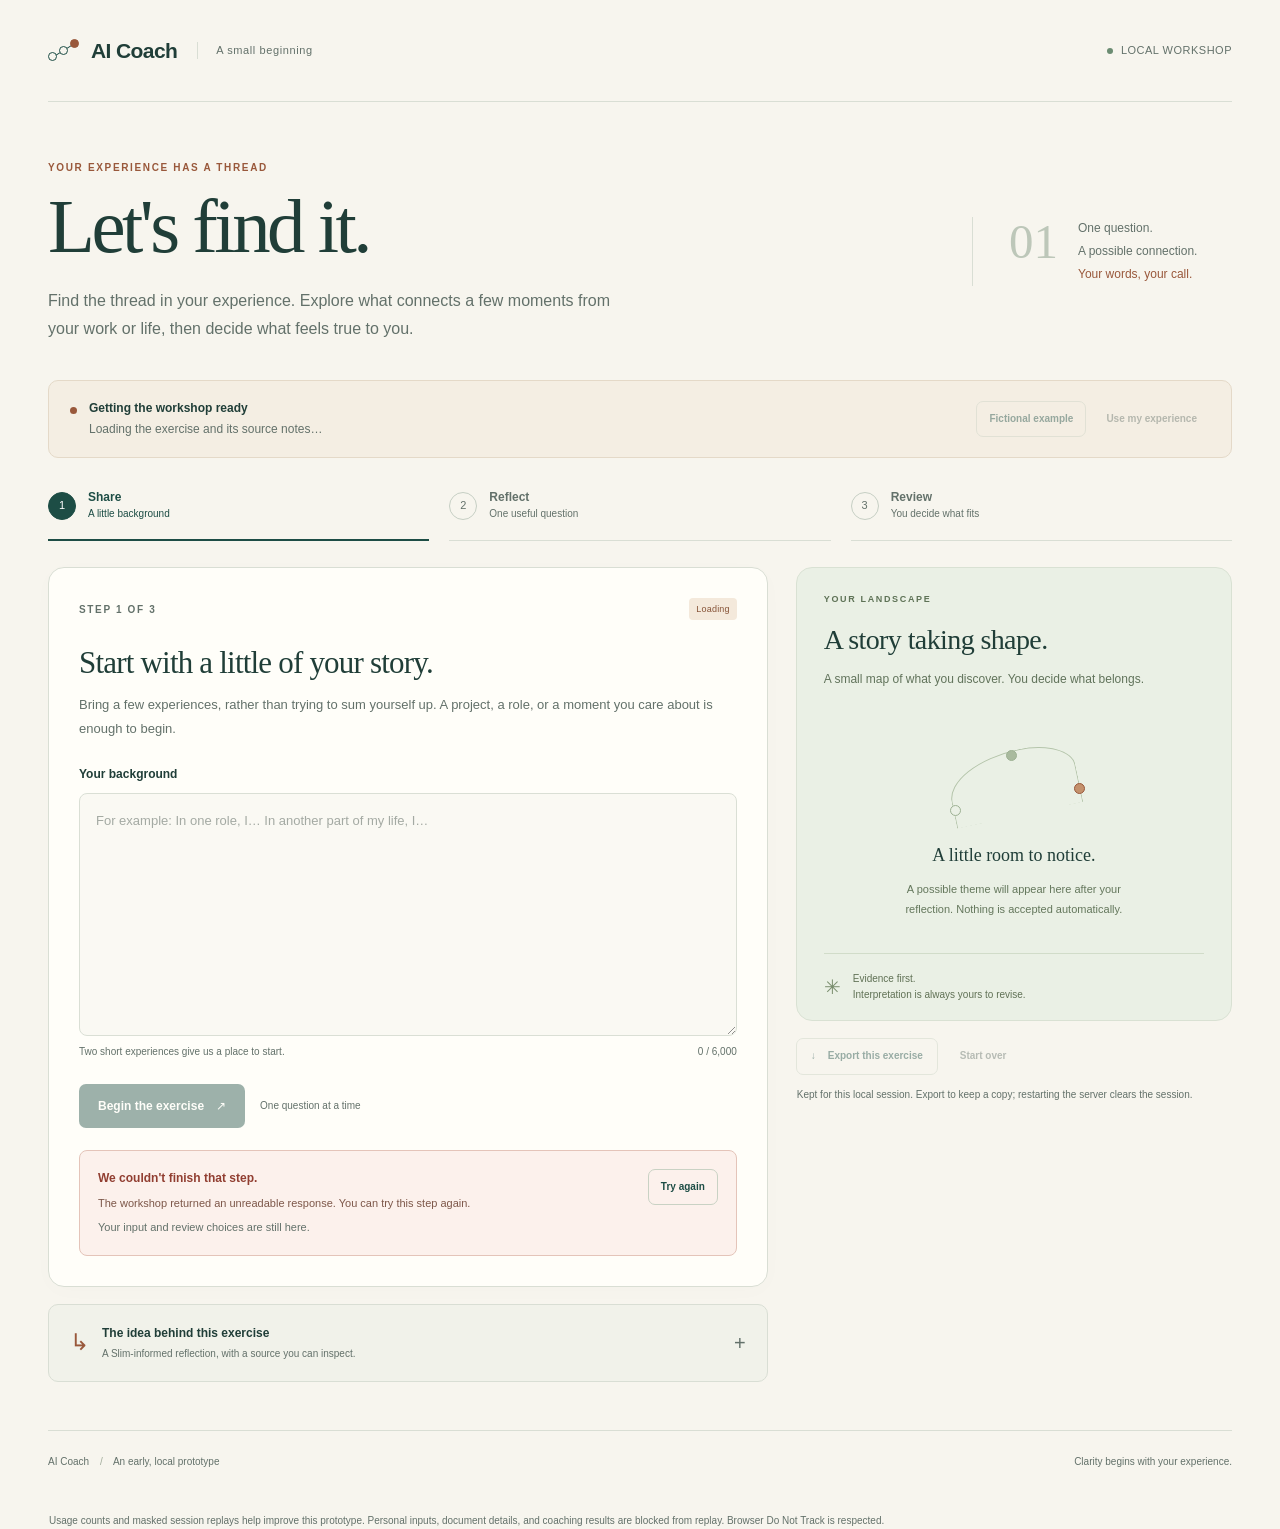
==== commit 4f0913b5: "Add privacy-conscious PostHog, PRD v2, and setup guides" ====
--- a/templates/app.html
+++ b/templates/app.html
@@ -6,6 +6,8 @@
   <meta name="theme-color" content="#173f3b">
   <title>AI Coach — Find the thread</title>
   <link rel="stylesheet" href="/static/app.css">
+  <script src="/analytics/analytics-config.js" defer></script>
+  <script src="/analytics/analytics.js" defer data-analytics-surface="local_app"></script>
   <script src="/static/app.js" defer></script>
 </head>
 <body>
@@ -50,7 +52,7 @@
                 <button id="choose-upload-button" class="input-choice-button" type="button" aria-pressed="true" data-action>Upload a résumé / CV</button>
                 <button id="choose-paste-button" class="input-choice-button" type="button" aria-pressed="false" data-action>Paste background</button>
               </div>
-              <form id="document-form" hidden>
+              <form id="document-form" class="ph-no-capture" data-analytics-private hidden>
                 <div class="upload-introduction"><h3>Start with experiences you've already written down.</h3><p>We'll suggest experience cards from one résumé or CV. You can correct them and choose what goes on your landscape.</p></div>
                 <label for="document-file">Choose one PDF</label>
                 <input id="document-file" type="file" name="file" accept=".pdf,application/pdf" aria-describedby="document-limits document-processing-note document-file-status document-file-error">
@@ -62,13 +64,13 @@
               </form>
               <form id="background-form">
                 <div class="field-heading"><label for="background">Your background</label><span id="background-fixture-label" class="fixture-label" hidden>Fictional example · read only</span></div>
-                <textarea id="background" name="background" rows="9" maxlength="6000" placeholder="For example: In one role, I… In another part of my life, I…" aria-describedby="background-help background-count" disabled></textarea>
+                <textarea id="background" class="ph-no-capture" data-analytics-private name="background" rows="9" maxlength="6000" placeholder="For example: In one role, I… In another part of my life, I…" aria-describedby="background-help background-count" disabled></textarea>
                 <div class="field-foot"><p id="background-help">Two short experiences give us a place to start.</p><span id="background-count">0 / 6,000</span></div>
                 <div class="form-actions"><button id="start-button" class="button button-primary" type="submit" data-action disabled><span id="start-button-label">Begin the exercise</span><span aria-hidden="true">↗</span></button><span class="button-note" id="start-note">One question at a time</span></div>
               </form>
             </section>
 
-            <section id="document-review-step" aria-labelledby="document-review-title" hidden>
+            <section id="document-review-step" class="ph-no-capture" data-analytics-private aria-labelledby="document-review-title" hidden>
               <h2 id="document-review-title" tabindex="-1">Which experiences belong?</h2>
               <p class="section-description">These are proposed summaries from your document. Check each against its source, edit the wording if needed, then select the experiences you want to keep.</p>
               <div id="document-review-context" class="document-context"><span class="eyebrow">YOUR DOCUMENT</span><p id="document-review-name"></p><ul id="document-warnings" class="document-warnings" hidden></ul></div>
@@ -89,16 +91,16 @@
             <section id="question-step" aria-labelledby="question-title" hidden>
               <h2 id="question-title" tabindex="-1">Pause on one connection.</h2>
               <p class="section-description">You don't need a polished answer. Start with what you actually noticed or did.</p>
-              <div class="question-block"><span class="eyebrow">A QUESTION TO EXPLORE</span><p id="coaching-question"></p></div>
+              <div class="question-block ph-no-capture" data-analytics-private><span class="eyebrow">A QUESTION TO EXPLORE</span><p id="coaching-question"></p></div>
               <form id="answer-form">
                 <div class="field-heading"><label for="answer">Your reflection</label><span id="answer-fixture-label" class="fixture-label" hidden>Fictional example · read only</span></div>
-                <textarea id="answer" name="answer" rows="6" maxlength="6000" aria-describedby="answer-help answer-count"></textarea>
+                <textarea id="answer" class="ph-no-capture" data-analytics-private name="answer" rows="6" maxlength="6000" aria-describedby="answer-help answer-count"></textarea>
                 <div class="field-foot"><p id="answer-help">A few honest sentences are enough.</p><span id="answer-count">0 / 6,000</span></div>
                 <div class="form-actions"><button id="answer-button" class="button button-primary" type="submit" data-action><span id="answer-button-label">Explore the connection</span><span aria-hidden="true">↗</span></button></div>
               </form>
             </section>
 
-            <section id="review-step" aria-labelledby="review-title" hidden>
+            <section id="review-step" class="ph-no-capture" data-analytics-private aria-labelledby="review-title" hidden>
               <h2 id="review-title" tabindex="-1">Does this feel like you?</h2>
               <p id="review-description" class="section-description">This is a possible connection, not a verdict. Keep it, put it in your own words, or set it aside.</p>
               <div id="proposal-card" class="proposal-card"><span class="eyebrow">A POSSIBLE THREAD</span><h3 id="proposal-theme"></h3><p id="proposal-statement"></p></div>
@@ -114,7 +116,7 @@
             </section>
 
             <div id="working-status" class="working-status" role="status" aria-live="polite" hidden><span class="loading-dot" aria-hidden="true"></span><span id="working-text">Working…</span></div>
-            <div id="error-panel" class="error-panel" role="alert" hidden><div><h3>We couldn't finish that step.</h3><p id="error-text"></p><p class="error-reassurance">Your input and review choices are still here.</p></div><button id="retry-button" type="button" class="button button-small button-secondary" data-action>Try again</button></div>
+            <div id="error-panel" class="error-panel ph-no-capture" data-analytics-private role="alert" hidden><div><h3>We couldn't finish that step.</h3><p id="error-text"></p><p class="error-reassurance">Your input and review choices are still here.</p></div><button id="retry-button" type="button" class="button button-small button-secondary" data-action>Try again</button></div>
           </section>
 
           <section class="source-card" aria-label="Source and approach">
@@ -122,7 +124,7 @@
           </section>
         </div>
 
-        <aside class="landscape-column" aria-labelledby="landscape-title">
+        <aside class="landscape-column ph-no-capture" data-analytics-private aria-labelledby="landscape-title">
           <section class="landscape-card"><div class="landscape-top"><p class="eyebrow">YOUR LANDSCAPE</p><span id="landscape-mode-label" class="badge badge-outline" hidden>Fictional example</span></div><h2 id="landscape-title">A story taking shape.</h2><p class="landscape-intro">A small map of what you discover. You decide what belongs.</p>
             <section id="landscape-experiences" class="landscape-experiences" aria-labelledby="landscape-experiences-title" hidden><div class="experience-section-heading"><h3 id="landscape-experiences-title">Approved experiences</h3><span id="landscape-experience-count" class="badge badge-outline"></span></div><p id="landscape-document-name" class="small-copy"></p><ul id="landscape-experience-list" class="landscape-experience-list"></ul></section>
             <div id="landscape-empty" class="landscape-empty"><div class="thread-illustration" aria-hidden="true"><span></span><span></span><span></span></div><h3 id="landscape-empty-title">A little room to notice.</h3><p id="landscape-empty-description">A possible theme will appear here after your reflection. Nothing is accepted automatically.</p></div>
@@ -139,6 +141,7 @@
       <p id="page-status" class="sr-only" aria-live="polite"></p>
     </main>
     <footer class="site-footer"><span>AI Coach <span aria-hidden="true">/</span> An early, local prototype</span><span>Clarity begins with your experience.</span></footer>
+    <p class="session-note">Usage counts and masked session replays help improve this prototype. Personal inputs, document details, and coaching results are blocked from replay. Browser Do Not Track is respected.</p>
   </div>
 
   <dialog id="reset-dialog" aria-labelledby="reset-dialog-title"><form method="dialog"><p class="eyebrow">A FRESH PAGE</p><h2 id="reset-dialog-title">Start this exercise over?</h2><p>This clears the current exercise. Export first if you want to keep a copy.</p><div class="form-actions"><button id="confirm-reset-button" type="button" class="button button-primary">Start over</button><button class="button button-secondary" value="cancel">Keep working</button></div></form></dialog>
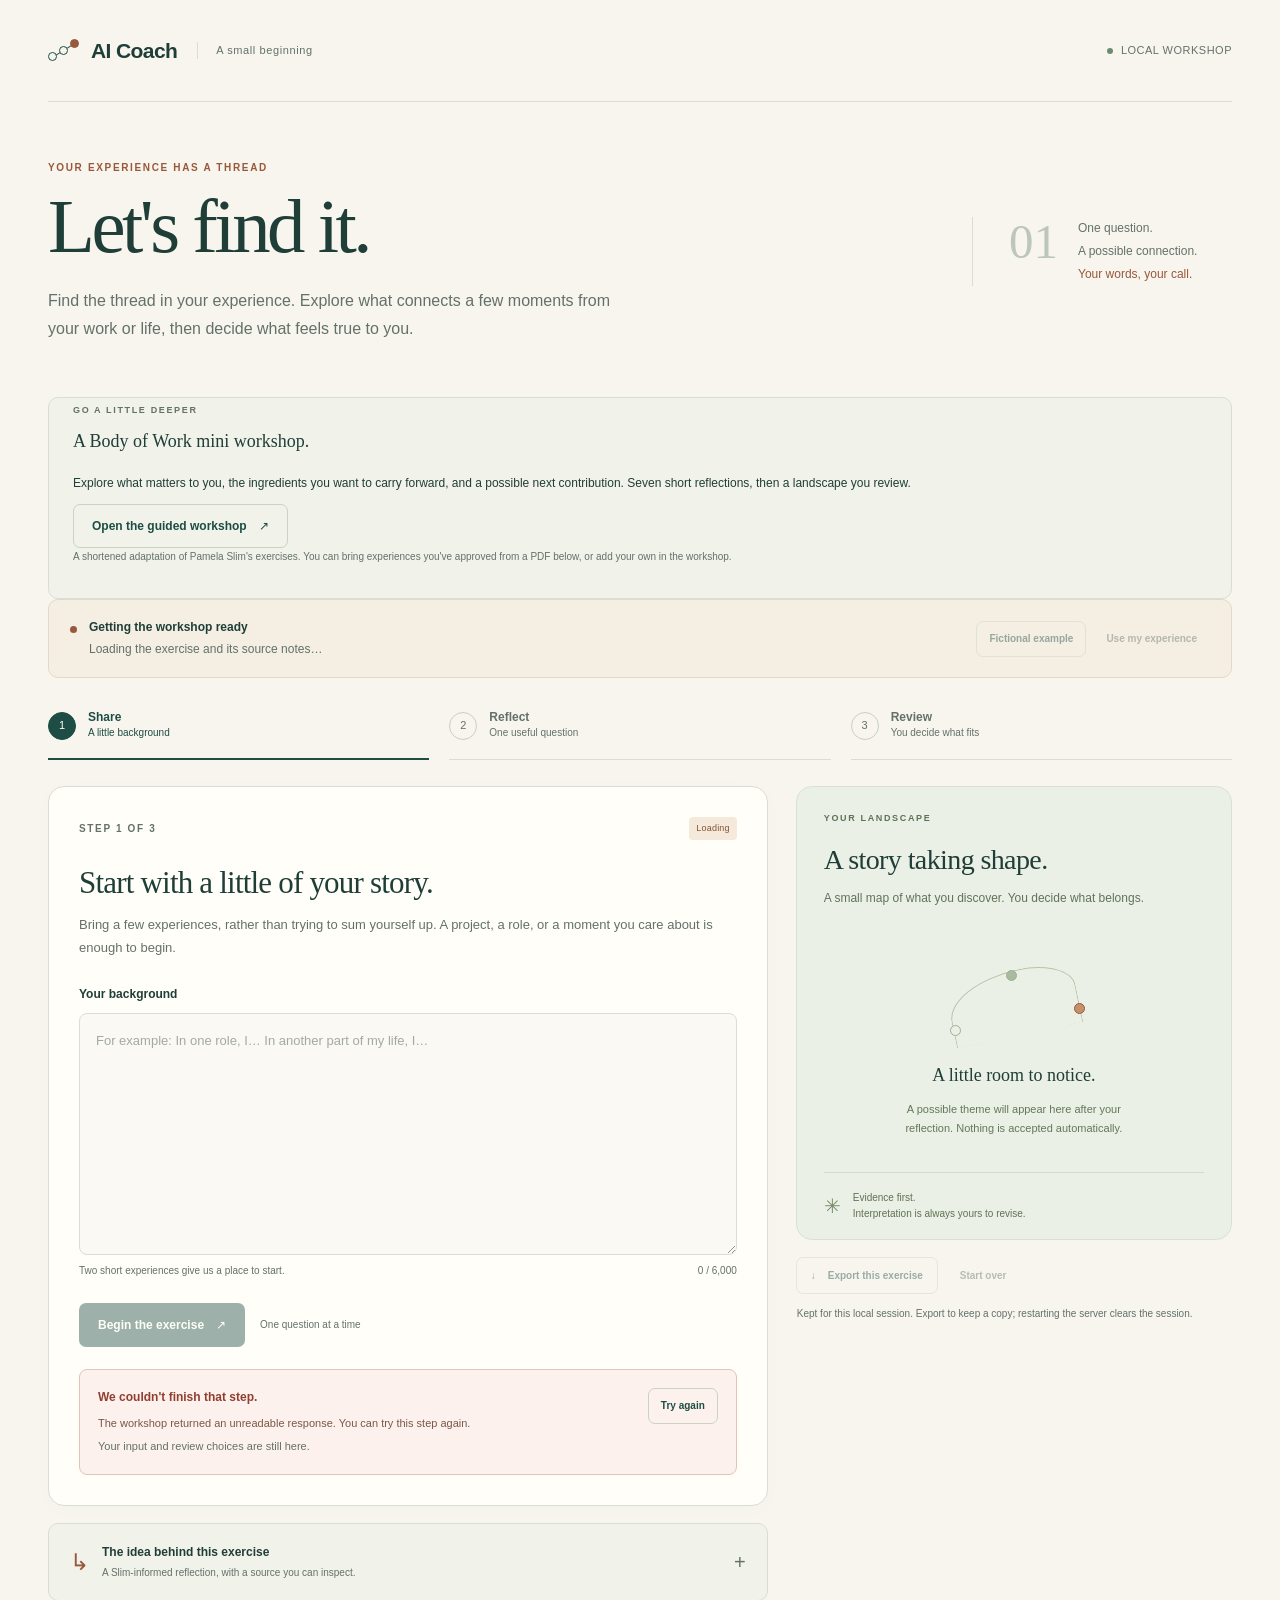
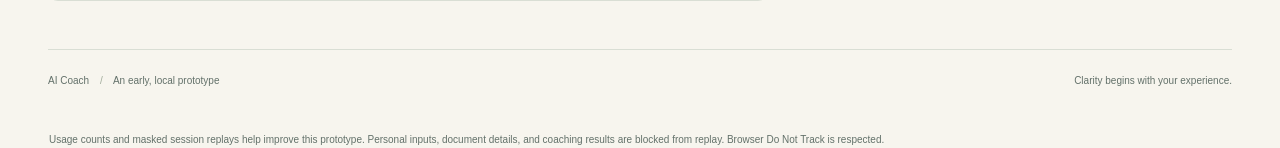
==== commit 2df1842d: "Add Body of Work guided workshop" ====
--- a/templates/app.html
+++ b/templates/app.html
@@ -8,6 +8,7 @@
   <link rel="stylesheet" href="/static/app.css">
   <script src="/analytics/analytics-config.js" defer></script>
   <script src="/analytics/analytics.js" defer data-analytics-surface="local_app"></script>
+  <script src="/static/dictation.js" defer></script>
   <script src="/static/app.js" defer></script>
 </head>
 <body>
@@ -26,6 +27,16 @@
           <p class="hero-description">Find the thread in your experience. Explore what connects a few moments from your work or life, then decide what feels true to you.</p>
         </div>
         <div class="exercise-note"><span class="note-number">01</span><p>One question.<br>A possible connection.<br><em>Your words, your call.</em></p></div>
+      </section>
+
+      <section class="source-card" aria-label="Book workshop">
+        <div class="source-content">
+          <p class="eyebrow">GO A LITTLE DEEPER</p>
+          <h2>A Body of Work mini workshop.</h2>
+          <p>Explore what matters to you, the ingredients you want to carry forward, and a possible next contribution. Seven short reflections, then a landscape you review.</p>
+          <a class="button button-secondary" href="/workshop">Open the guided workshop <span aria-hidden="true">↗</span></a>
+          <p class="small-copy">A shortened adaptation of Pamela Slim's exercises. You can bring experiences you've approved from a PDF below, or add your own in the workshop.</p>
+        </div>
       </section>
 
       <section class="mode-panel" aria-label="Exercise mode">
@@ -86,6 +97,7 @@
               <div class="import-ready-note"><span aria-hidden="true">✓</span><div><h3>Reviewed and chosen by you</h3><p>The next coaching question uses only your approved experience cards. Suggestions you left out won't be used.</p></div></div>
               <p class="section-description">Ready to explore a possible thread between these experiences? We'll begin with one Slim-informed question.</p>
               <div class="form-actions"><button id="document-start-button" class="button button-primary" type="button" data-action>Find a question<span aria-hidden="true">↗</span></button><span class="button-note">Or export the experiences you've saved</span></div>
+              <p><a href="/workshop">Use these approved experiences in the Body of Work mini workshop →</a></p>
             </section>
 
             <section id="question-step" aria-labelledby="question-title" hidden>
@@ -96,6 +108,16 @@
                 <div class="field-heading"><label for="answer">Your reflection</label><span id="answer-fixture-label" class="fixture-label" hidden>Fictional example · read only</span></div>
                 <textarea id="answer" class="ph-no-capture" data-analytics-private name="answer" rows="6" maxlength="6000" aria-describedby="answer-help answer-count"></textarea>
                 <div class="field-foot"><p id="answer-help">A few honest sentences are enough.</p><span id="answer-count">0 / 6,000</span></div>
+                <div id="dictation-panel" class="dictation-panel" hidden>
+                  <div class="dictation-actions">
+                    <button id="dictation-start" class="button button-small button-secondary" type="button" aria-describedby="dictation-privacy dictation-status"><svg viewBox="0 0 24 24" width="18" height="18" aria-hidden="true"><rect x="9" y="2" width="6" height="12" rx="3" fill="none" stroke="currentColor" stroke-width="1.6"/><path d="M5 10v2a7 7 0 0 0 14 0v-2M12 19v3M8 22h8" fill="none" stroke="currentColor" stroke-width="1.6"/></svg>Speak your answer</button>
+                    <button id="dictation-stop" class="button button-small button-primary" type="button" hidden>Stop dictation</button>
+                    <button id="dictation-cancel" class="button button-small button-secondary" type="button" hidden>Cancel dictation</button>
+                  </div>
+                  <p id="dictation-status" class="small-copy" role="status" aria-live="polite"></p>
+                  <p id="dictation-preview" class="dictation-preview ph-no-capture" data-analytics-private hidden></p>
+                  <p id="dictation-privacy" class="small-copy">Your browser may send audio to its speech service. AI Coach does not save audio. Stop to edit the transcript; Cancel removes this dictation and keeps your earlier text.</p>
+                </div>
                 <div class="form-actions"><button id="answer-button" class="button button-primary" type="submit" data-action><span id="answer-button-label">Explore the connection</span><span aria-hidden="true">↗</span></button></div>
               </form>
             </section>
--- a/static/app.css
+++ b/static/app.css
@@ -246,6 +246,12 @@
 dialog p:not(.eyebrow) { font-size: 13px; color: var(--muted); }
 dialog .eyebrow { color: var(--copper); }
 .noscript-message { padding: 20px; background: #f7e4dc; color: var(--error); }
+.dictation-panel { margin: 16px 0; padding: 15px; border: 1px solid var(--line); border-radius: 8px; background: #f8f7f1; }
+.dictation-actions { display: flex; flex-wrap: wrap; gap: 10px; }
+.dictation-panel .small-copy { margin: 10px 0 0; }
+.dictation-panel .is-listening { color: var(--teal); font-weight: 650; }
+.dictation-panel .is-listening::before { content: "● "; color: #aa4538; }
+.dictation-preview { margin: 10px 0 0; font-style: italic; color: var(--muted); white-space: pre-wrap; overflow-wrap: anywhere; }
 @keyframes breathe { 0%, 100% { opacity: .4; transform: scale(.8); } 50% { opacity: 1; transform: scale(1); } }
 @media (prefers-reduced-motion: reduce) { *, *::before, *::after { animation: none !important; transition: none !important; scroll-behavior: auto !important; } }
 @media (min-width: 1450px) { .page-shell { padding: 0 36px; } }
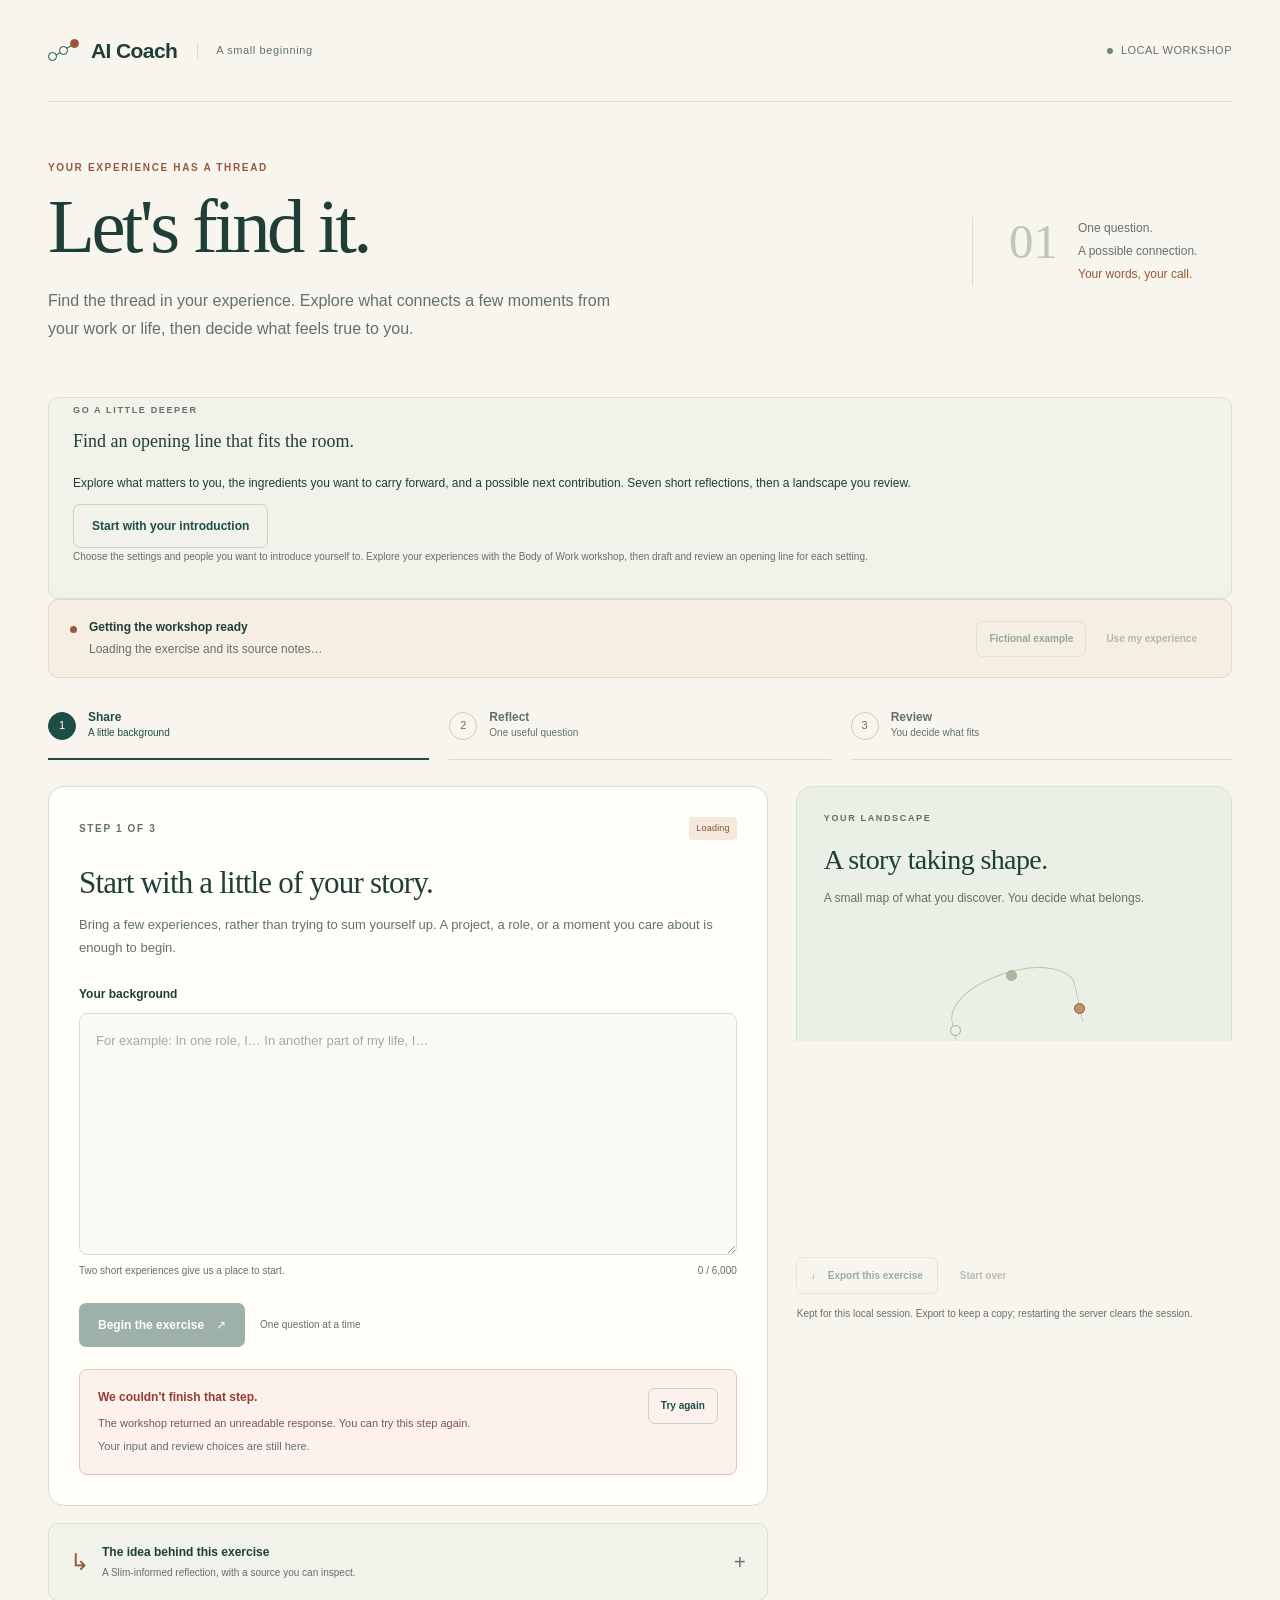
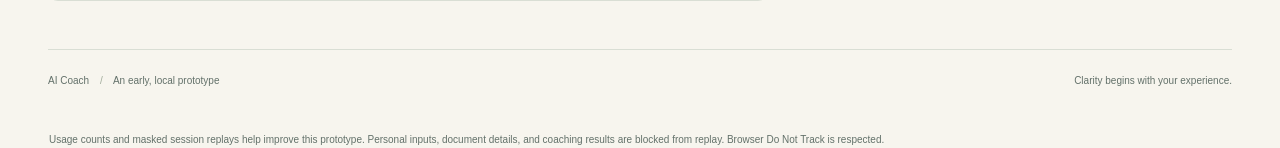
==== commit 1f74d77f: "Add audience-specific opening lines to the coaching workshop" ====
--- a/templates/app.html
+++ b/templates/app.html
@@ -32,10 +32,10 @@
       <section class="source-card" aria-label="Book workshop">
         <div class="source-content">
           <p class="eyebrow">GO A LITTLE DEEPER</p>
-          <h2>A Body of Work mini workshop.</h2>
+          <h2>Find an opening line that fits the room.</h2>
           <p>Explore what matters to you, the ingredients you want to carry forward, and a possible next contribution. Seven short reflections, then a landscape you review.</p>
-          <a class="button button-secondary" href="/workshop">Open the guided workshop <span aria-hidden="true">↗</span></a>
-          <p class="small-copy">A shortened adaptation of Pamela Slim's exercises. You can bring experiences you've approved from a PDF below, or add your own in the workshop.</p>
+          <a class="button button-secondary" href="/workshop">Start with your introduction</a>
+          <p class="small-copy">Choose the settings and people you want to introduce yourself to. Explore your experiences with the Body of Work workshop, then draft and review an opening line for each setting.</p>
         </div>
       </section>
 
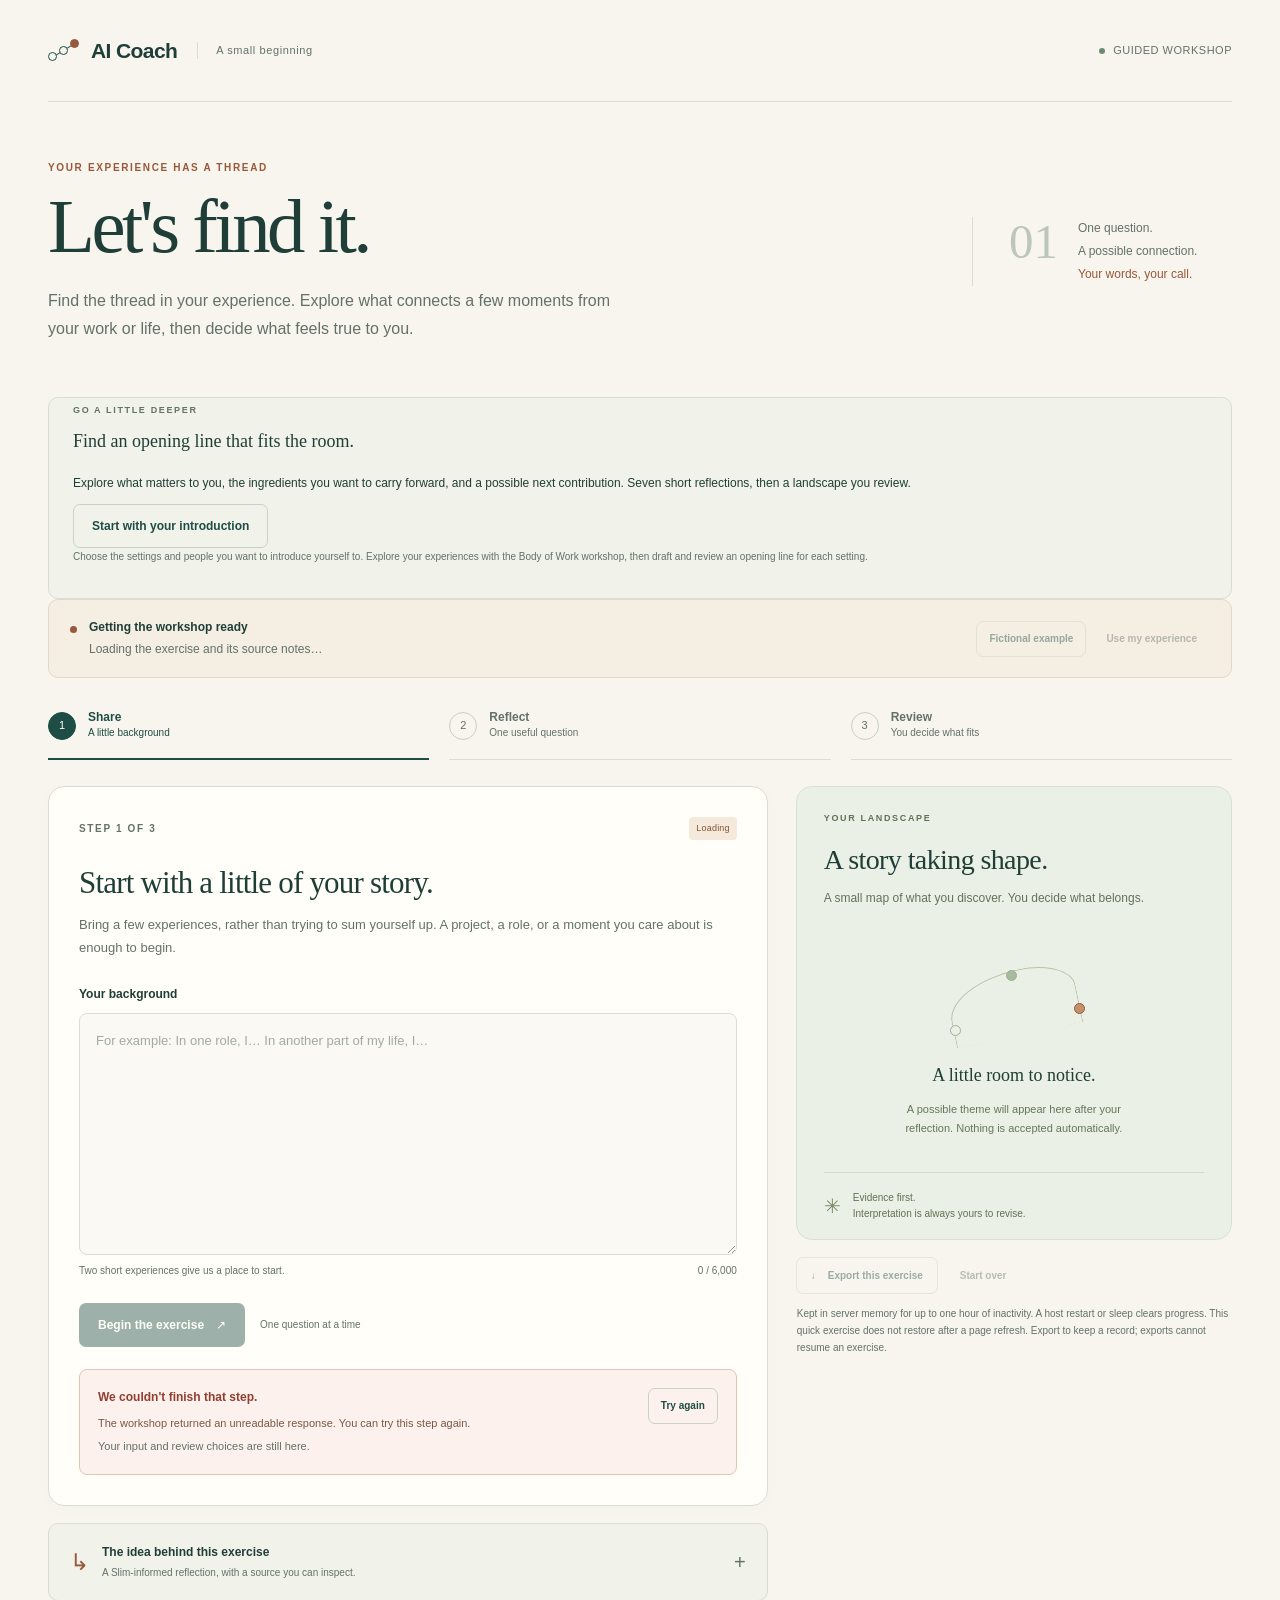
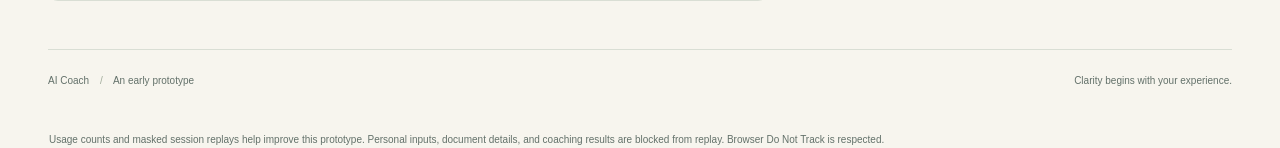
==== commit 53487788: "Prepare public deployment with rate limits and security audit" ====
--- a/templates/app.html
+++ b/templates/app.html
@@ -16,7 +16,7 @@
   <div class="page-shell">
     <header class="site-header">
       <a class="wordmark" href="/" aria-label="AI Coach home"><span class="brand-mark" aria-hidden="true"><i></i><i></i><i></i></span>AI Coach<span class="edition">A small beginning</span></a>
-      <span class="local-label"><span aria-hidden="true"></span>Local workshop</span>
+      <span class="local-label"><span aria-hidden="true"></span>Guided workshop</span>
     </header>
 
     <main id="workspace">
@@ -70,7 +70,7 @@
                 <p id="document-limits" class="small-copy">Selectable-text PDF only · up to 5 MB, 10 pages, and 30,000 extracted characters. Scanned or image-only PDFs aren't supported; you can paste the text instead.</p>
                 <p id="document-file-status" class="file-status" role="status">No document selected.</p>
                 <p id="document-file-error" class="file-error" role="alert" hidden></p>
-                <div id="document-processing-note" class="processing-note"><strong>Before you continue</strong><p>When you click <strong>Find experiences</strong>, the app extracts the PDF's text and sends it to the configured AI model through OpenRouter to suggest cards. Nothing is sent when you select a file. The PDF isn't saved. Cards and supporting passages remain only for this local session.</p></div>
+                <div id="document-processing-note" class="processing-note"><strong>Before you continue</strong><p>When you click <strong>Find experiences</strong>, the app extracts the PDF's text and sends it to the configured AI model through OpenRouter to suggest cards. Nothing is sent when you select a file. The PDF isn't saved. The app keeps cards and supporting passages in server memory for this session.</p></div>
                 <div class="form-actions"><button id="upload-button" class="button button-primary" type="submit" data-action disabled>Find experiences<span aria-hidden="true">↗</span></button><span class="button-note">You'll review every suggestion</span></div>
               </form>
               <form id="background-form">
@@ -156,17 +156,17 @@
             <div class="landscape-foot"><span aria-hidden="true">✳</span><p>Evidence first.<br>Interpretation is always yours to revise.</p></div>
           </section>
           <div class="session-tools"><button id="export-button" type="button" class="button button-secondary" data-action disabled><span aria-hidden="true">↓</span>Export this exercise</button><button id="reset-button" type="button" class="button button-quiet" data-action disabled>Start over</button></div>
-          <p class="session-note">Kept for this local session. Export to keep a copy; restarting the server clears the session.</p>
+          <p class="session-note">Kept in server memory for up to one hour of inactivity. A host restart or sleep clears progress. This quick exercise does not restore after a page refresh. Export to keep a record; exports cannot resume an exercise.</p>
           <p id="live-privacy-note" class="session-note" hidden>Your background and reflection are sent to the configured AI service. No personal text is saved in browser storage.</p>
         </aside>
       </div>
       <p id="page-status" class="sr-only" aria-live="polite"></p>
     </main>
-    <footer class="site-footer"><span>AI Coach <span aria-hidden="true">/</span> An early, local prototype</span><span>Clarity begins with your experience.</span></footer>
+    <footer class="site-footer"><span>AI Coach <span aria-hidden="true">/</span> An early prototype</span><span>Clarity begins with your experience.</span></footer>
     <p class="session-note">Usage counts and masked session replays help improve this prototype. Personal inputs, document details, and coaching results are blocked from replay. Browser Do Not Track is respected.</p>
   </div>
 
   <dialog id="reset-dialog" aria-labelledby="reset-dialog-title"><form method="dialog"><p class="eyebrow">A FRESH PAGE</p><h2 id="reset-dialog-title">Start this exercise over?</h2><p>This clears the current exercise. Export first if you want to keep a copy.</p><div class="form-actions"><button id="confirm-reset-button" type="button" class="button button-primary">Start over</button><button class="button button-secondary" value="cancel">Keep working</button></div></form></dialog>
-  <noscript><p class="noscript-message">This local workshop needs JavaScript enabled to show the exercise.</p></noscript>
+  <noscript><p class="noscript-message">This workshop needs JavaScript enabled to show the exercise.</p></noscript>
 </body>
 </html>
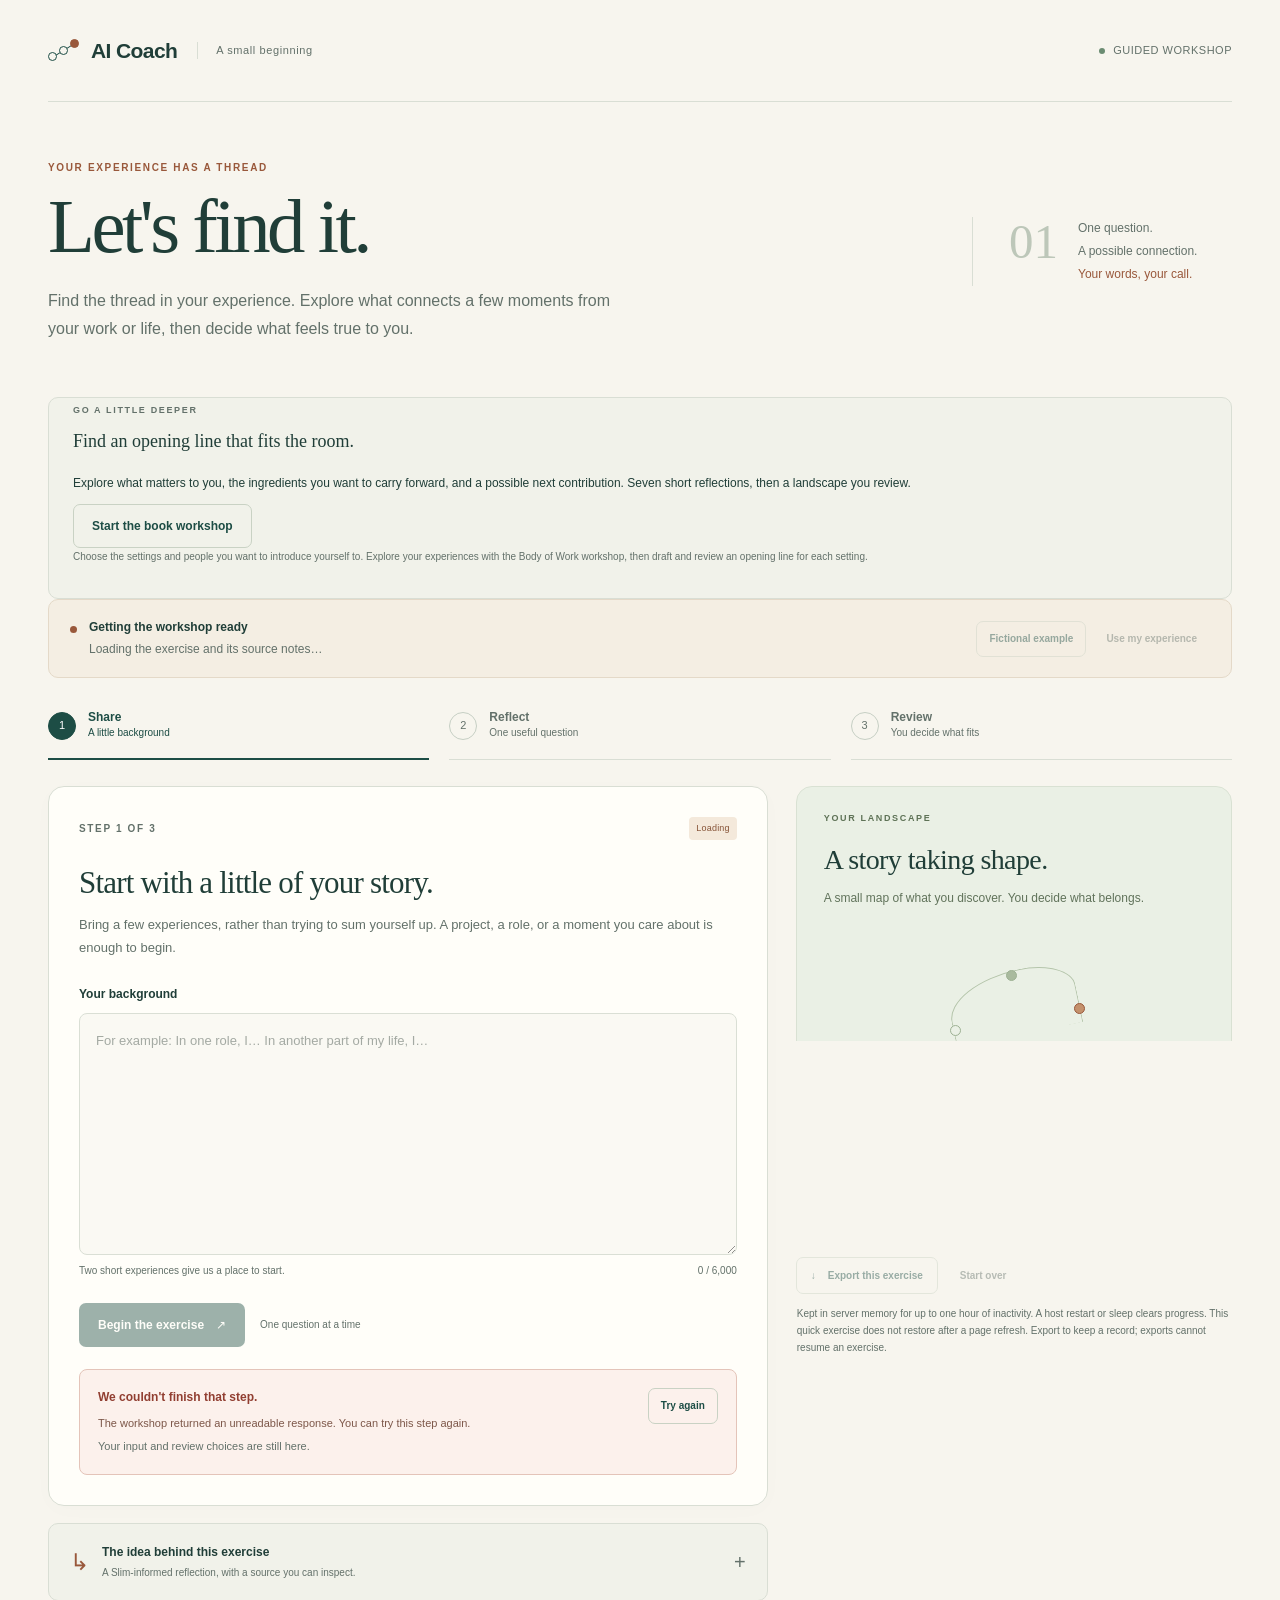
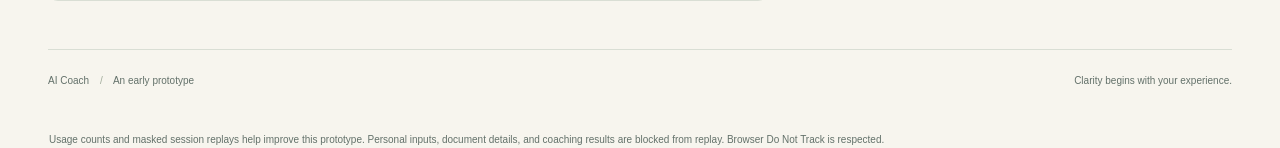
==== commit 7a886894: "Build story studio with reusable narratives and audience filters" ====
--- a/templates/app.html
+++ b/templates/app.html
@@ -34,7 +34,7 @@
           <p class="eyebrow">GO A LITTLE DEEPER</p>
           <h2>Find an opening line that fits the room.</h2>
           <p>Explore what matters to you, the ingredients you want to carry forward, and a possible next contribution. Seven short reflections, then a landscape you review.</p>
-          <a class="button button-secondary" href="/workshop">Start with your introduction</a>
+          <a class="button button-secondary" href="/book-workshop">Start the book workshop</a>
           <p class="small-copy">Choose the settings and people you want to introduce yourself to. Explore your experiences with the Body of Work workshop, then draft and review an opening line for each setting.</p>
         </div>
       </section>
@@ -97,7 +97,7 @@
               <div class="import-ready-note"><span aria-hidden="true">✓</span><div><h3>Reviewed and chosen by you</h3><p>The next coaching question uses only your approved experience cards. Suggestions you left out won't be used.</p></div></div>
               <p class="section-description">Ready to explore a possible thread between these experiences? We'll begin with one Slim-informed question.</p>
               <div class="form-actions"><button id="document-start-button" class="button button-primary" type="button" data-action>Find a question<span aria-hidden="true">↗</span></button><span class="button-note">Or export the experiences you've saved</span></div>
-              <p><a href="/workshop">Use these approved experiences in the Body of Work mini workshop →</a></p>
+              <p><a href="/book-workshop">Use these approved experiences in the Body of Work mini workshop →</a></p>
             </section>
 
             <section id="question-step" aria-labelledby="question-title" hidden>
